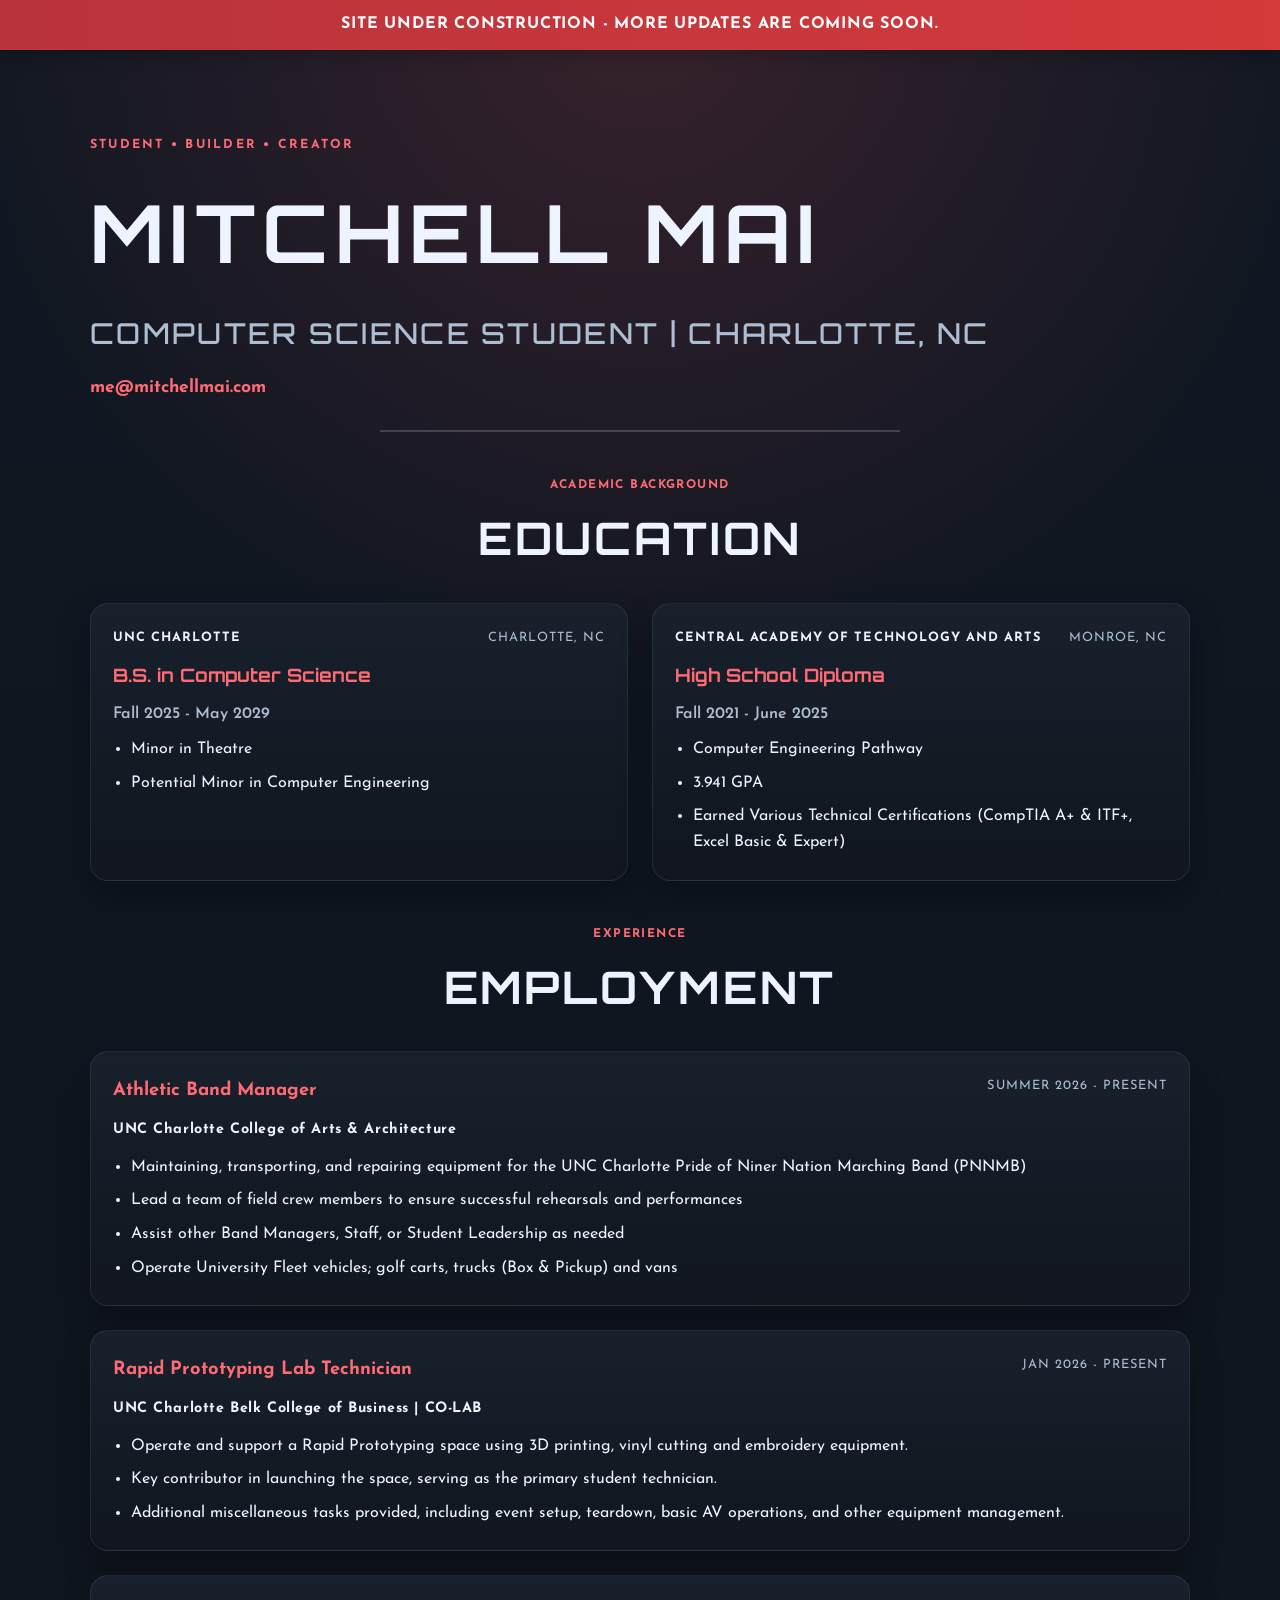
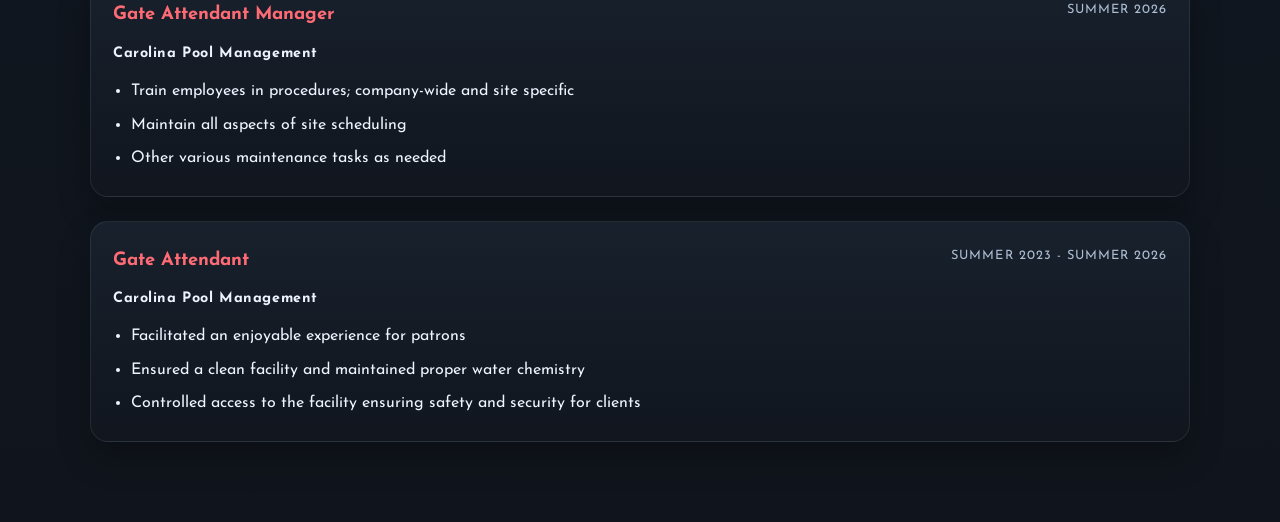
==== index.html @ 6279f7a3 "lots of updates: new styles and accurate details" ====
<!DOCTYPE html>
<html lang="en">
  <head>
    <meta charset="UTF-8" />
    <meta name="viewport" content="width=device-width, initial-scale=1.0" />
    <title>Mitchell Mai</title>
    <link rel="preconnect" href="https://fonts.googleapis.com" />
    <link rel="preconnect" href="https://fonts.gstatic.com" crossorigin />
    <link href="https://fonts.googleapis.com/css2?family=Josefin+Sans:wght@400;500;600;700&family=Orbitron:wght@400;500;600;700&display=swap" rel="stylesheet" />
    <link rel="stylesheet" href="styles.css" />
  </head>
  <body>
    <div class="construction-banner">
      <strong>Site under construction</strong> - more updates are coming soon.
    </div>

    <main class="container">
      <header class="title text-center">
        <p class="eyebrow">Student • Builder • Creator</p>
        <h1>Mitchell Mai</h1>
        <h2>Computer Science Student | Charlotte, NC</h2>
        <a href="mailto:me@mitchellmai.com">me@mitchellmai.com</a>
        <hr />
      </header>

      <section class="education-section" aria-labelledby="education-heading">
        <div class="section-heading">
          <span class="section-kicker">Academic Background</span>
          <h3 id="education-heading">Education</h3>
        </div>

        <div class="education-grid">
          <article class="education-card">
            <div class="education-meta">
              <span class="school">UNC Charlotte</span>
              <span class="location">Charlotte, NC</span>
            </div>
            <h4>B.S. in Computer Science</h4>
            <p class="date-range">Fall 2025 - May 2029</p>
            <ul>
              <li>Minor in Theatre</li>
              <li>Potential Minor in Computer Engineering</li>
            </ul>
          </article>

          <article class="education-card">
            <div class="education-meta">
              <span class="school">Central Academy of Technology and Arts</span>
              <span class="location">Monroe, NC</span>
            </div>
            <h4>High School Diploma</h4>
            <p class="date-range">Fall 2021 - June 2025</p>
            <ul>
              <li>Computer Engineering Pathway</li>
              <li>3.941 GPA</li>
              <li>Earned Various Technical Certifications (CompTIA A+ & ITF+, Excel Basic & Expert)</li>
            </ul>
          </article>
        </div>
      </section>

      <section class="employment-section" aria-labelledby="employment-heading">
        <div class="section-heading">
          <span class="section-kicker">Experience</span>
          <h3 id="employment-heading">Employment</h3>
        </div>

        <div class="employment-list">
          <article class="experience-card">
            <div class="experience-header">
              <div>
                <h4>Athletic Band Manager</h4>
                <p class="company-name">UNC Charlotte College of Arts & Architecture</p>
              </div>
              <span class="experience-date">Summer 2026 - Present</span>
            </div>
            <ul>
              <li>Maintaining, transporting, and repairing equipment for the UNC Charlotte Pride of Niner Nation Marching Band (PNNMB) </li>
              <li>Lead a team of field crew members to ensure successful rehearsals and performances </li>
              <li>Assist other Band Managers, Staff, or Student Leadership as needed </li>
              <li>Operate University Fleet vehicles; golf carts, trucks (Box & Pickup) and vans </li>
            </ul>
          </article>

          <article class="experience-card">
            <div class="experience-header">
              <div>
                <h4>Rapid Prototyping Lab Technician</h4>
                <p class="company-name">UNC Charlotte Belk College of Business | CO-LAB</p>
              </div>
              <span class="experience-date">Jan 2026 - Present</span>
            </div>
            <ul>
              <li>Operate and support a Rapid Prototyping space using 3D printing, vinyl cutting and embroidery equipment.  </li>
              <li>Key contributor in launching the space, serving as the primary student technician. </li>
              <li>Additional miscellaneous tasks provided, including event setup, teardown, basic AV operations, and other equipment management. </li>
            </ul>
          </article>

          
          <article class="experience-card">
            <div class="experience-header">
              <div>
                <h4>Gate Attendant Manager</h4>
                <p class="company-name">Carolina Pool Management</p>
              </div>
              <span class="experience-date">Summer 2026</span>
            </div>
            <ul>
              <li>Train employees in procedures; company-wide and site specific </li>
              <li>Maintain all aspects of site scheduling </li>
              <li>Other various maintenance tasks as needed </li>
            </ul>
          </article>
          <article class="experience-card">
            <div class="experience-header">
              <div>
                <h4>Gate Attendant</h4>
                <p class="company-name">Carolina Pool Management</p>
              </div>
              <span class="experience-date">Summer 2023 - Summer 2026</span>
            </div>
            <ul>
              <li>Facilitated an enjoyable experience for patrons </li>
              <li>Ensured a clean facility and maintained proper water chemistry </li>
              <li>Controlled access to the facility ensuring safety and security for clients </li>
            </ul>
          </article>
        </div>
      </section>
    </main>
  </body>
</html>
---- styles.css ----
:root {
  --bg: #10151d;
  --bg-soft: #18212d;
  --panel: rgba(24, 33, 45, 0.9);
  --panel-border: rgba(255, 255, 255, 0.08);
  --text: #edf3ff;
  --muted: #adbed3;
  --accent: #db4d57;
  --accent-strong: #ff6b74;
  --shadow: rgba(0, 0, 0, 0.28);
}

* {
  box-sizing: border-box;
}

html {
  scroll-behavior: smooth;
}

body {
  margin: 0;
  background:
    radial-gradient(circle at top, rgba(219, 77, 87, 0.2), transparent 32%),
    linear-gradient(180deg, #0f1722 0%, #10151d 100%);
  color: var(--text);
  font-family: 'Josefin Sans', sans-serif;
  line-height: 1.6;
}

img {
  max-width: 100%;
}

.construction-banner {
  position: sticky;
  top: 0;
  z-index: 1000;
  width: 100%;
  background: linear-gradient(90deg, #b9333d, #d43a3a);
  color: #fff;
  text-align: center;
  padding: 12px 16px;
  font-weight: 700;
  letter-spacing: 0.05em;
  text-transform: uppercase;
  box-shadow: 0 6px 18px rgba(0, 0, 0, 0.18);
}

.container {
  width: min(1100px, calc(100% - 32px));
  margin: 0 auto;
  padding: 56px 0 80px;
}

.title {
  margin-top: 30px;
  margin-bottom: 32px;
}

.eyebrow {
  margin: 0 0 12px;
  color: var(--accent-strong);
  text-transform: uppercase;
  font-size: 0.78rem;
  letter-spacing: 0.18em;
  font-weight: 700;
}

.title h1,
.title h2,
.section-heading h3,
.education-card h4 {
  font-family: 'Orbitron', sans-serif;
}

.title h1 {
  margin: 0;
  font-size: clamp(2.5rem, 7vw, 5rem);
  letter-spacing: 0.08em;
  text-transform: uppercase;
}

.title h2 {
  margin: 14px 0 18px;
  font-size: clamp(1.1rem, 2.5vw, 1.8rem);
  color: var(--muted);
  font-weight: 500;
  letter-spacing: 0.08em;
  text-transform: uppercase;
}

.title a {
  color: var(--accent-strong);
  text-decoration: none;
  font-size: 1.1rem;
  font-weight: 700;
  transition: color 0.2s ease, opacity 0.2s ease;
}

.title a:hover {
  color: #fff;
}

.title hr {
  width: min(520px, 75%);
  margin: 28px auto 0;
  border: 0;
  border-top: 2px solid rgba(255, 255, 255, 0.18);
}

.education-section,
.employment-section {
  margin-top: 40px;
}

.section-heading {
  text-align: center;
  margin-bottom: 28px;
}

.section-kicker {
  display: inline-block;
  margin-bottom: 8px;
  color: var(--accent-strong);
  text-transform: uppercase;
  font-size: 0.75rem;
  font-weight: 700;
  letter-spacing: 0.12em;
}

.section-heading h3 {
  margin: 0;
  font-size: clamp(1.8rem, 4vw, 2.8rem);
  letter-spacing: 0.06em;
  text-transform: uppercase;
}

.education-grid {
  display: grid;
  grid-template-columns: repeat(auto-fit, minmax(280px, 1fr));
  gap: 24px;
}

.education-card,
.experience-card {
  background: linear-gradient(180deg, rgba(24,33,45,0.98), rgba(17,22,31,0.98));
  border: 1px solid var(--panel-border);
  border-radius: 18px;
  padding: 24px 22px;
  box-shadow: 0 16px 32px var(--shadow);
}

.education-meta {
  display: flex;
  flex-wrap: wrap;
  justify-content: space-between;
  gap: 8px 16px;
  margin-bottom: 12px;
  color: var(--muted);
  font-size: 0.8rem;
  letter-spacing: 0.08em;
  text-transform: uppercase;
}

.school,
.company-name {
  color: var(--text);
  font-weight: 700;
}

.education-card h4,
.experience-card h4 {
  margin: 0 0 12px;
  font-size: 1.15rem;
  color: var(--accent-strong);
}

.education-card ul,
.experience-card ul {
  margin: 0;
  padding-left: 18px;
  color: var(--text);
}

.education-card li + li,
.experience-card li + li {
  margin-top: 8px;
}

.date-range {
  margin: 0 0 10px;
  color: var(--muted);
  font-weight: 600;
}

.employment-list {
  display: grid;
  gap: 24px;
}

.experience-header {
  display: flex;
  justify-content: space-between;
  align-items: flex-start;
  gap: 16px;
  margin-bottom: 14px;
}

.company-name {
  margin: 0;
  font-size: 0.9rem;
  letter-spacing: 0.04em;
}

.experience-date {
  white-space: nowrap;
  color: var(--muted);
  font-size: 0.8rem;
  letter-spacing: 0.08em;
  text-transform: uppercase;
}

@media (max-width: 640px) {
  .container {
    width: min(100% - 20px, 1100px);
    padding-top: 36px;
  }

  .title {
    margin-top: 12px;
  }

  .education-card,
  .experience-card {
    padding: 20px 18px;
  }

  .education-meta,
  .experience-header {
    flex-direction: column;
    align-items: flex-start;
  }

  .experience-date {
    white-space: normal;
  }
}
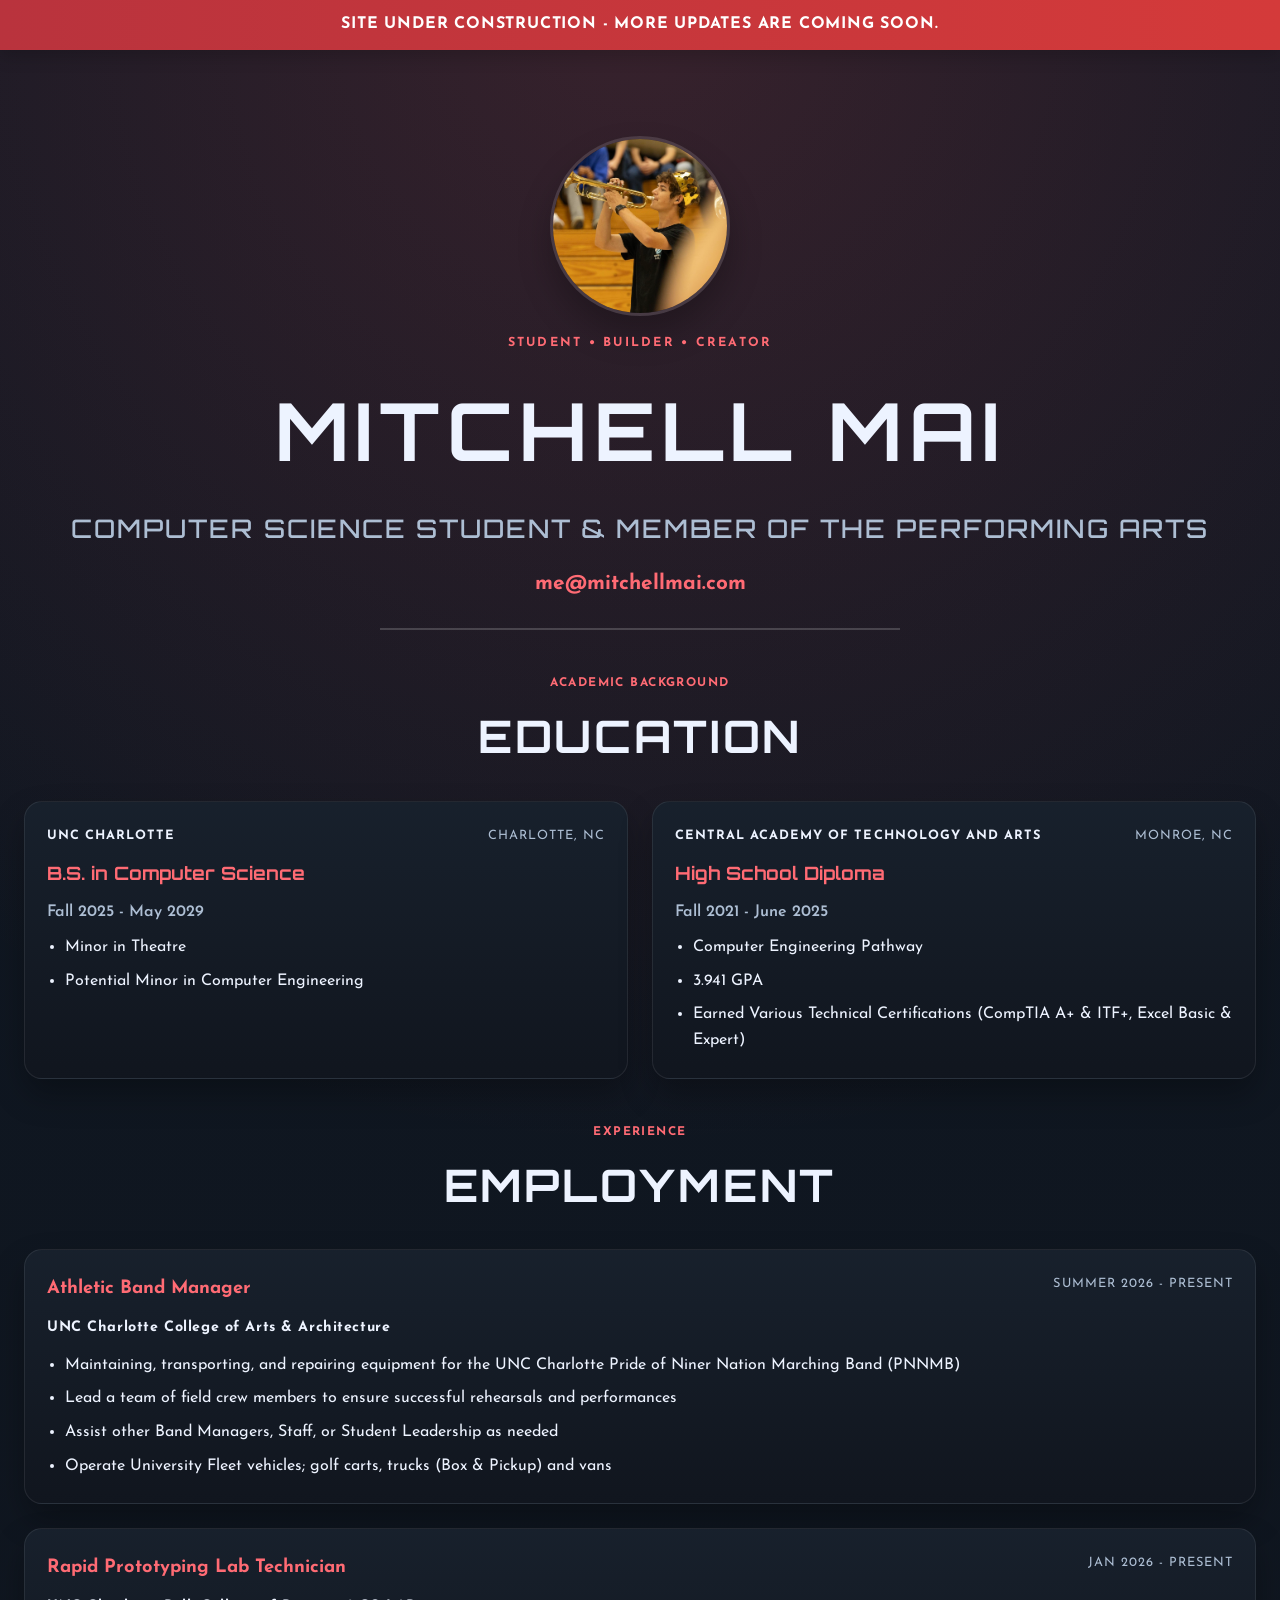
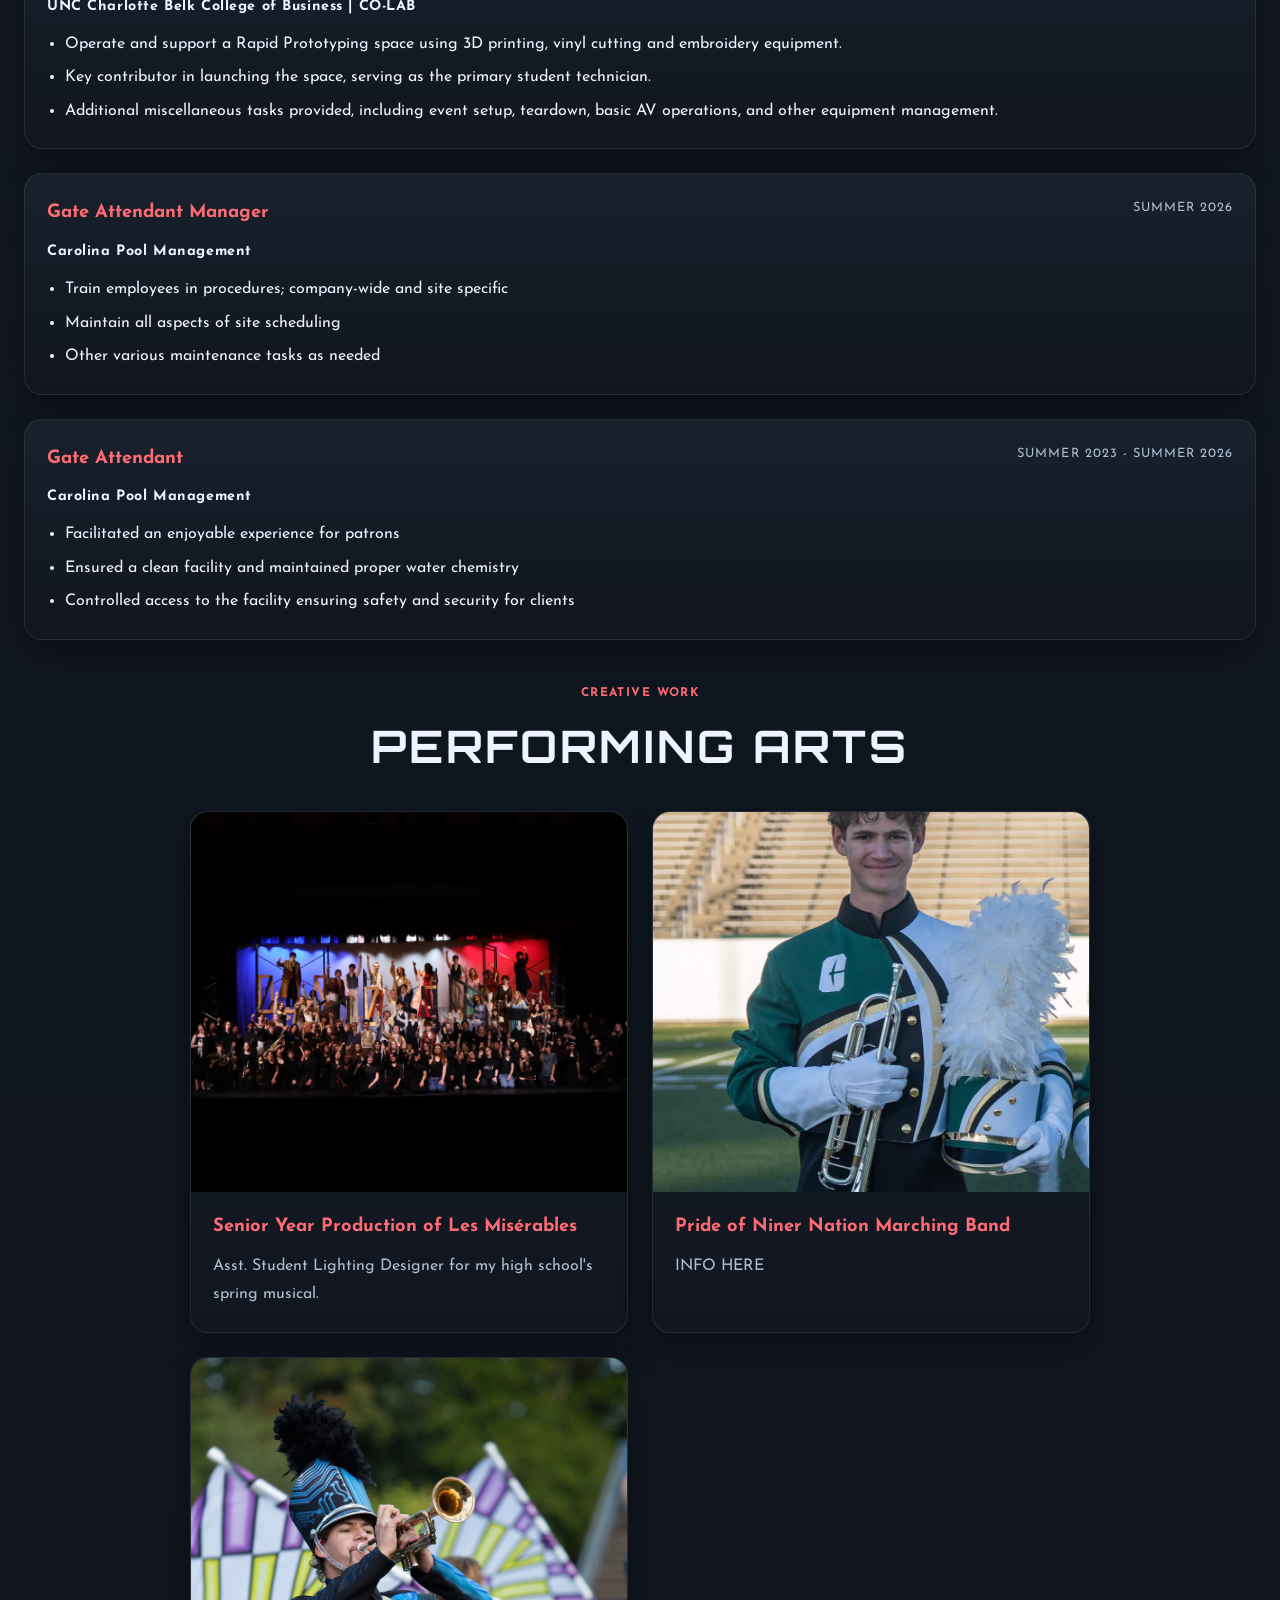
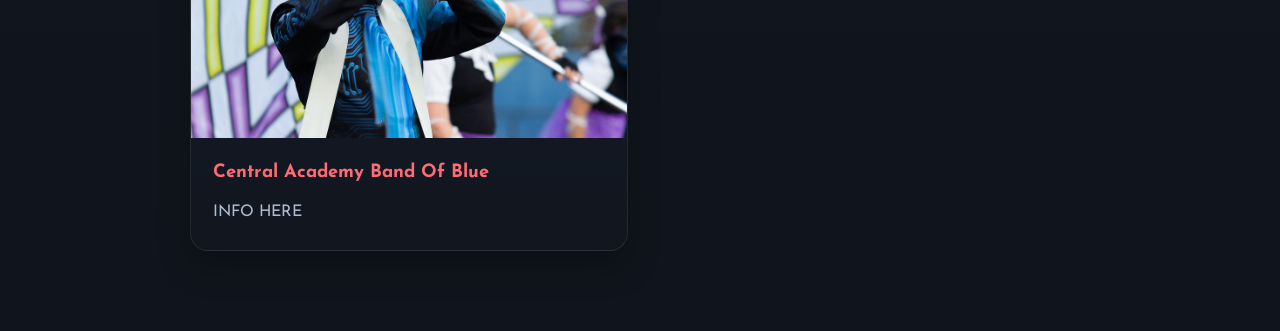
==== commit ec7a9f55: "add performing arts and images" ====
--- a/index.html
+++ b/index.html
@@ -17,9 +17,12 @@
 
     <main class="container">
       <header class="title text-center">
+        <div class="profile-photo-wrap">
+          <img src="images/trumpetpfp.jpg" alt="Mitchell Mai portrait" class="profile-photo" />
+        </div>
         <p class="eyebrow">Student • Builder • Creator</p>
         <h1>Mitchell Mai</h1>
-        <h2>Computer Science Student | Charlotte, NC</h2>
+        <h2>Computer Science Student & Member of the Performing Arts</h2>
         <a href="mailto:me@mitchellmai.com">me@mitchellmai.com</a>
         <hr />
       </header>
@@ -129,6 +132,38 @@
           </article>
         </div>
       </section>
+
+      <section class="arts-section" aria-labelledby="arts-heading">
+        <div class="section-heading">
+          <span class="section-kicker">Creative Work</span>
+          <h3 id="arts-heading">Performing Arts</h3>
+        </div>
+
+        <div class="arts-grid">
+          <article class="arts-card">
+            <img src="images/lesmis.JPG" alt="Les Misérables cast & crew" class="arts-image" />
+            <div class="arts-card-body">
+              <h4>Senior Year Production of Les Misérables</h4>
+              <p>Asst. Student Lighting Designer for my high school's spring musical.</p>
+            </div>
+          </article>
+
+          <article class="arts-card" zoom-out>
+            <img src="images/pnnmb.jpg" alt="marching band uniform photo" class="arts-image" />
+            <div class="arts-card-body">
+              <h4>Pride of Niner Nation Marching Band</h4>
+              <p>INFO HERE</p>
+            </div>
+          </article>
+          <article class="arts-card" zoom-out>
+            <img src="images/bob.jpg" alt="marching band uniform photo" class="arts-image" />
+            <div class="arts-card-body">
+              <h4>Central Academy Band Of Blue</h4>
+              <p>INFO HERE</p>
+            </div>
+          </article>
+        </div>
+      </section>
     </main>
   </body>
 </html>
--- a/styles.css
+++ b/styles.css
@@ -48,7 +48,7 @@
 }
 
 .container {
-  width: min(1100px, calc(100% - 32px));
+  width: min(1280px, calc(100% - 48px));
   margin: 0 auto;
   padding: 56px 0 80px;
 }
@@ -56,6 +56,22 @@
 .title {
   margin-top: 30px;
   margin-bottom: 32px;
+  text-align: center;
+}
+
+.profile-photo-wrap {
+  display: flex;
+  justify-content: center;
+  margin-bottom: 18px;
+}
+
+.profile-photo {
+  width: 180px;
+  height: 180px;
+  object-fit: cover;
+  border-radius: 50%;
+  border: 3px solid rgba(255, 255, 255, 0.12);
+  box-shadow: 0 18px 32px rgba(0, 0, 0, 0.25);
 }
 
 .eyebrow {
@@ -65,6 +81,7 @@
   font-size: 0.78rem;
   letter-spacing: 0.18em;
   font-weight: 700;
+  text-align: center;
 }
 
 .title h1,
@@ -79,23 +96,27 @@
   font-size: clamp(2.5rem, 7vw, 5rem);
   letter-spacing: 0.08em;
   text-transform: uppercase;
+  text-align: center;
 }
 
 .title h2 {
   margin: 14px 0 18px;
-  font-size: clamp(1.1rem, 2.5vw, 1.8rem);
+  font-size: clamp(1.0rem, 2.5vw, 1.6rem);
   color: var(--muted);
   font-weight: 500;
   letter-spacing: 0.08em;
   text-transform: uppercase;
+  text-align: center;
 }
 
 .title a {
   color: var(--accent-strong);
   text-decoration: none;
-  font-size: 1.1rem;
+  font-size: 1.3rem;
   font-weight: 700;
   transition: color 0.2s ease, opacity 0.2s ease;
+  display: inline-block;
+  text-align: center;
 }
 
 .title a:hover {
@@ -110,7 +131,8 @@
 }
 
 .education-section,
-.employment-section {
+.employment-section,
+.arts-section {
   margin-top: 40px;
 }
 
@@ -138,12 +160,13 @@
 
 .education-grid {
   display: grid;
-  grid-template-columns: repeat(auto-fit, minmax(280px, 1fr));
+  grid-template-columns: repeat(auto-fit, minmax(360px, 1fr));
   gap: 24px;
 }
 
 .education-card,
-.experience-card {
+.experience-card,
+.arts-card {
   background: linear-gradient(180deg, rgba(24,33,45,0.98), rgba(17,22,31,0.98));
   border: 1px solid var(--panel-border);
   border-radius: 18px;
@@ -170,7 +193,8 @@
 }
 
 .education-card h4,
-.experience-card h4 {
+.experience-card h4,
+.arts-card h4 {
   margin: 0 0 12px;
   font-size: 1.15rem;
   color: var(--accent-strong);
@@ -197,6 +221,43 @@
 .employment-list {
   display: grid;
   gap: 24px;
+  grid-template-columns: 1fr;
+}
+
+.arts-grid {
+  display: grid;
+  grid-template-columns: repeat(auto-fit, minmax(320px, 1fr));
+  gap: 24px;
+  max-width: 900px;
+  margin: 0 auto;
+}
+
+.arts-card {
+  overflow: hidden;
+  padding: 0;
+  min-height: 480px;
+}
+
+.arts-image {
+  display: block;
+  width: 100%;
+  height: 380px;
+  object-fit: cover;
+}
+
+.arts-card.zoom-out .arts-image {
+  transform: scale(.7);
+  transform-origin: center;
+}
+
+.arts-card-body {
+  padding: 20px 22px 24px;
+}
+
+.arts-card p {
+  margin: 0;
+  color: var(--muted);
+  line-height: 1.7;
 }
 
 .experience-header {
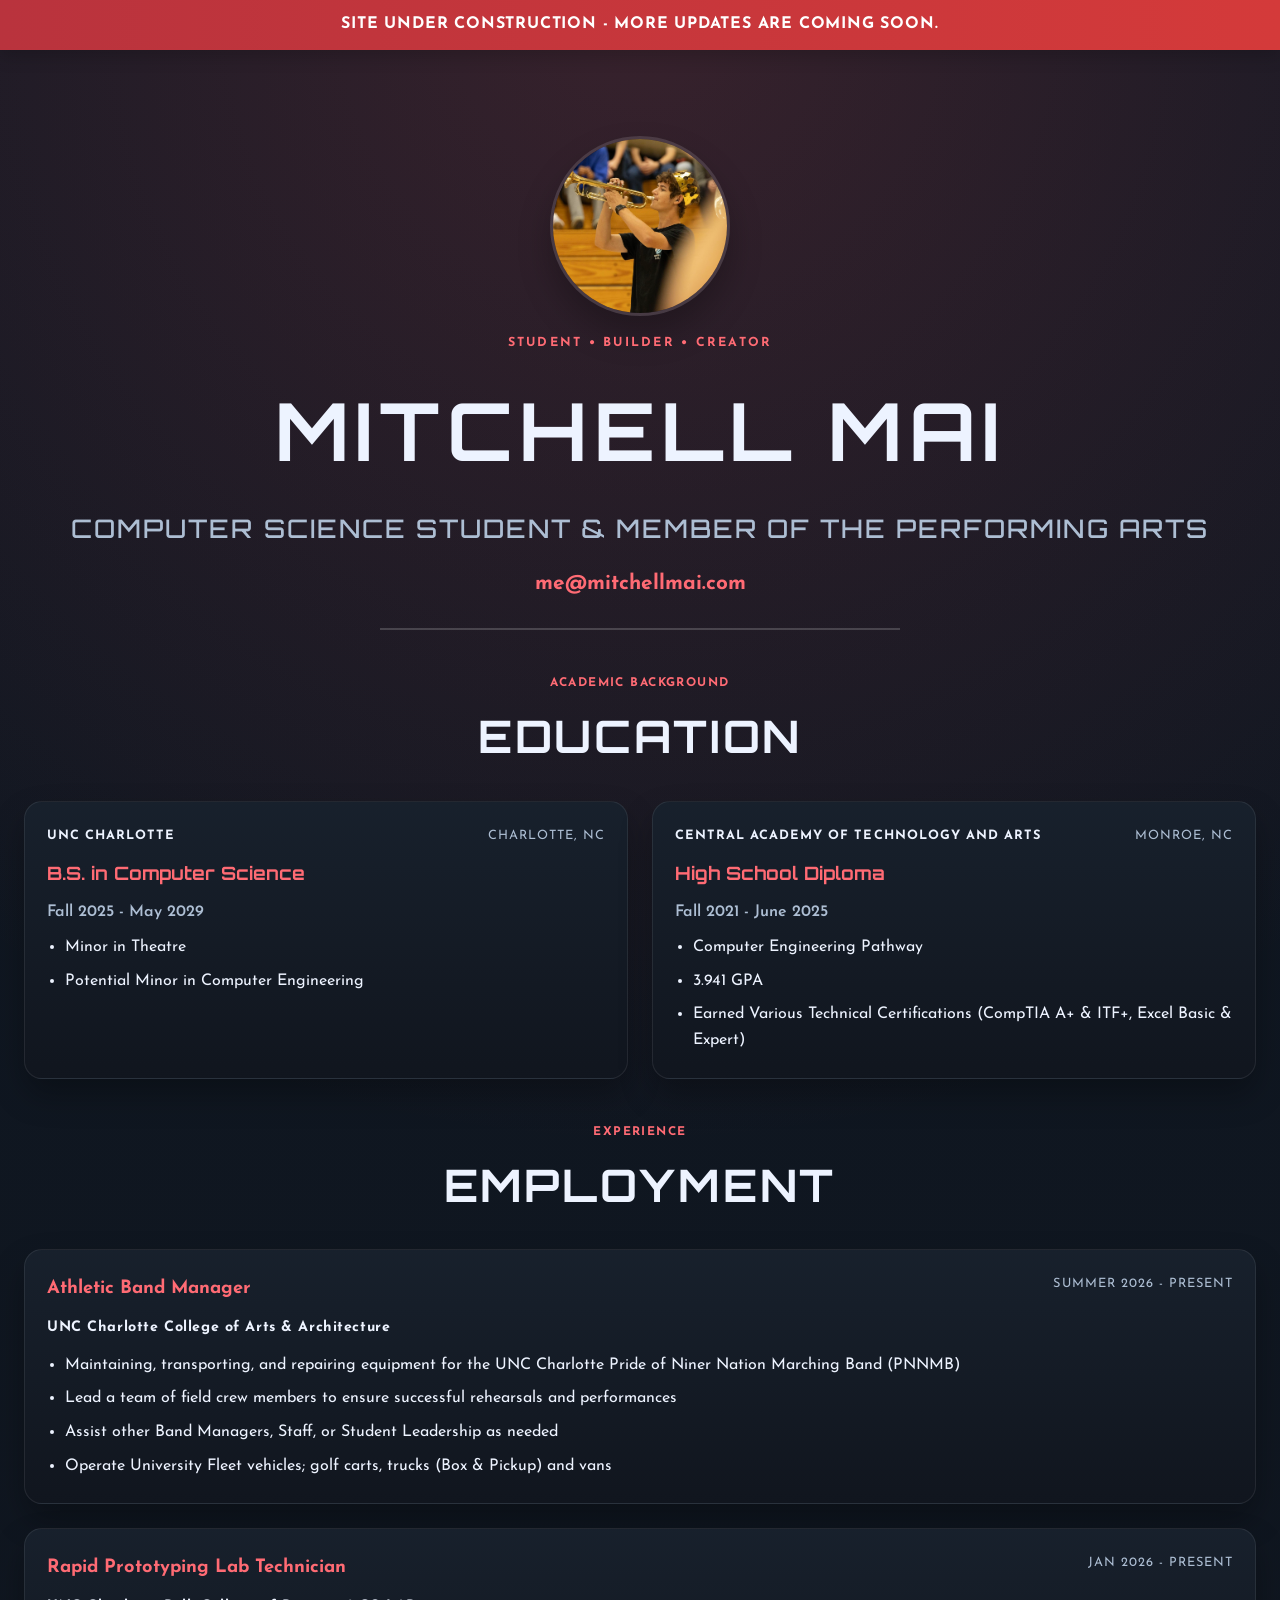
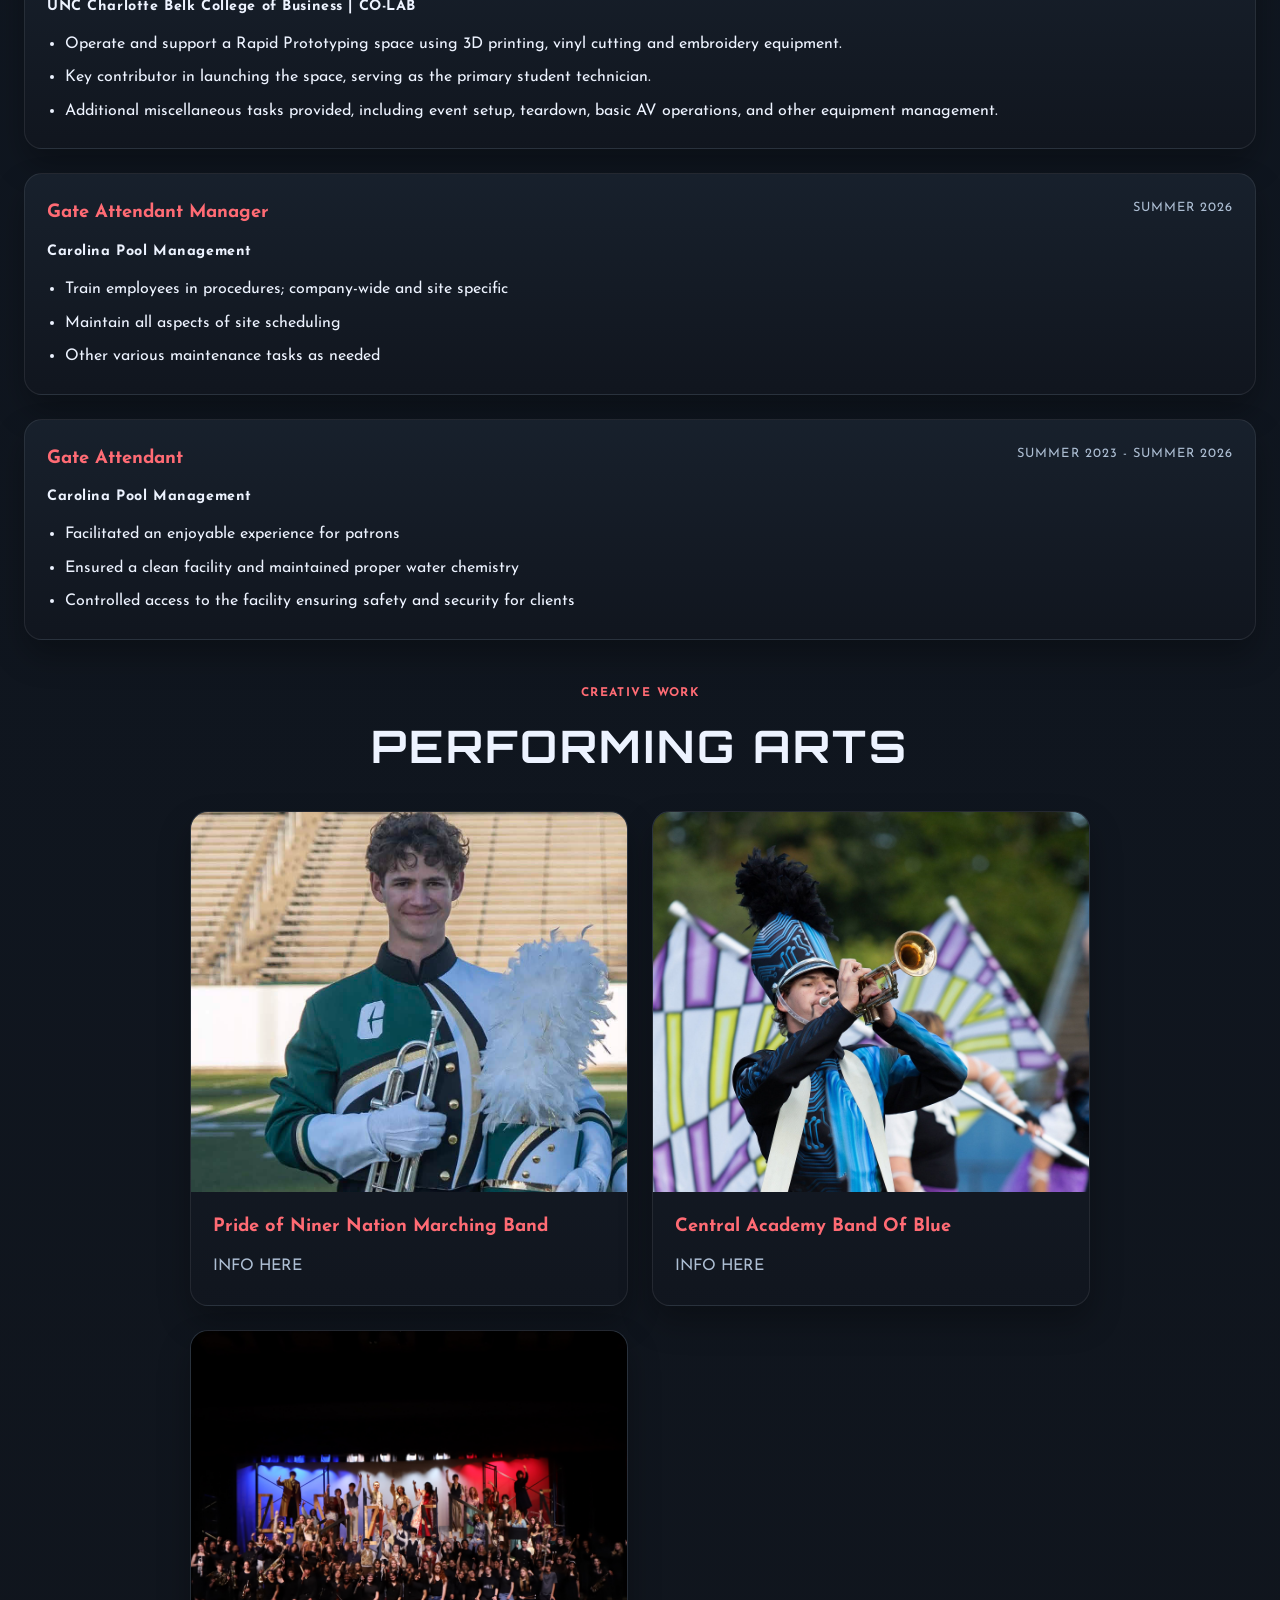
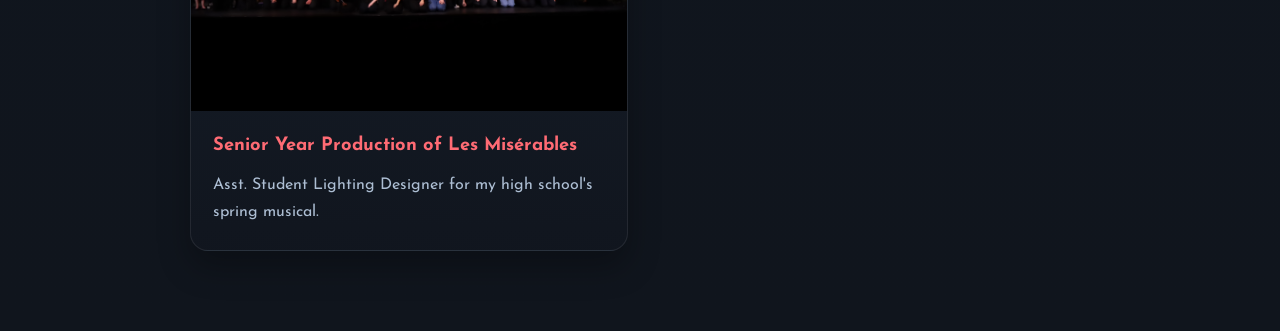
==== commit 106fdefa: "rearrange perf cards" ====
--- a/index.html
+++ b/index.html
@@ -140,13 +140,7 @@
         </div>
 
         <div class="arts-grid">
-          <article class="arts-card">
-            <img src="images/lesmis.JPG" alt="Les Misérables cast & crew" class="arts-image" />
-            <div class="arts-card-body">
-              <h4>Senior Year Production of Les Misérables</h4>
-              <p>Asst. Student Lighting Designer for my high school's spring musical.</p>
-            </div>
-          </article>
+          
 
           <article class="arts-card" zoom-out>
             <img src="images/pnnmb.jpg" alt="marching band uniform photo" class="arts-image" />
@@ -162,6 +156,13 @@
               <p>INFO HERE</p>
             </div>
           </article>
+          <article class="arts-card">
+            <img src="images/lesmis.JPG" alt="Les Misérables cast & crew" class="arts-image" />
+            <div class="arts-card-body">
+              <h4>Senior Year Production of Les Misérables</h4>
+              <p>Asst. Student Lighting Designer for my high school's spring musical.</p>
+            </div>
+          </article>
         </div>
       </section>
     </main>
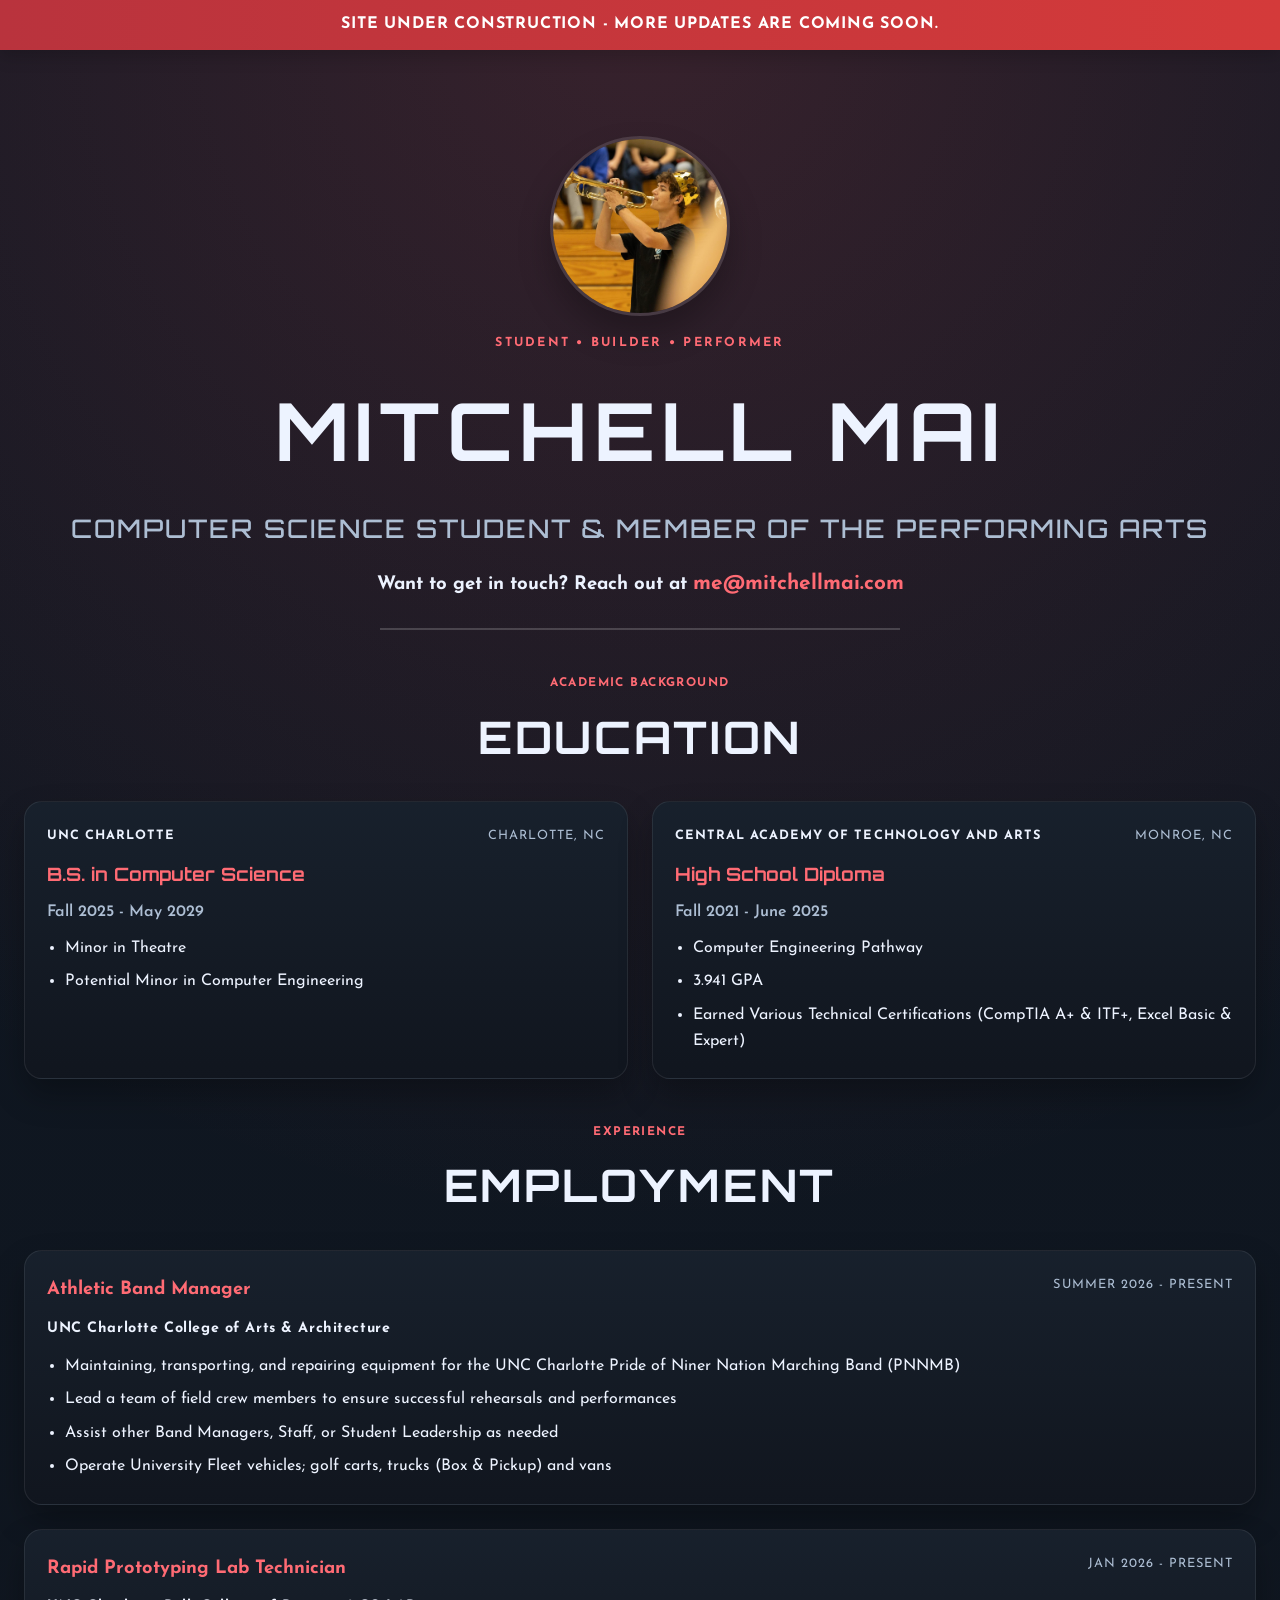
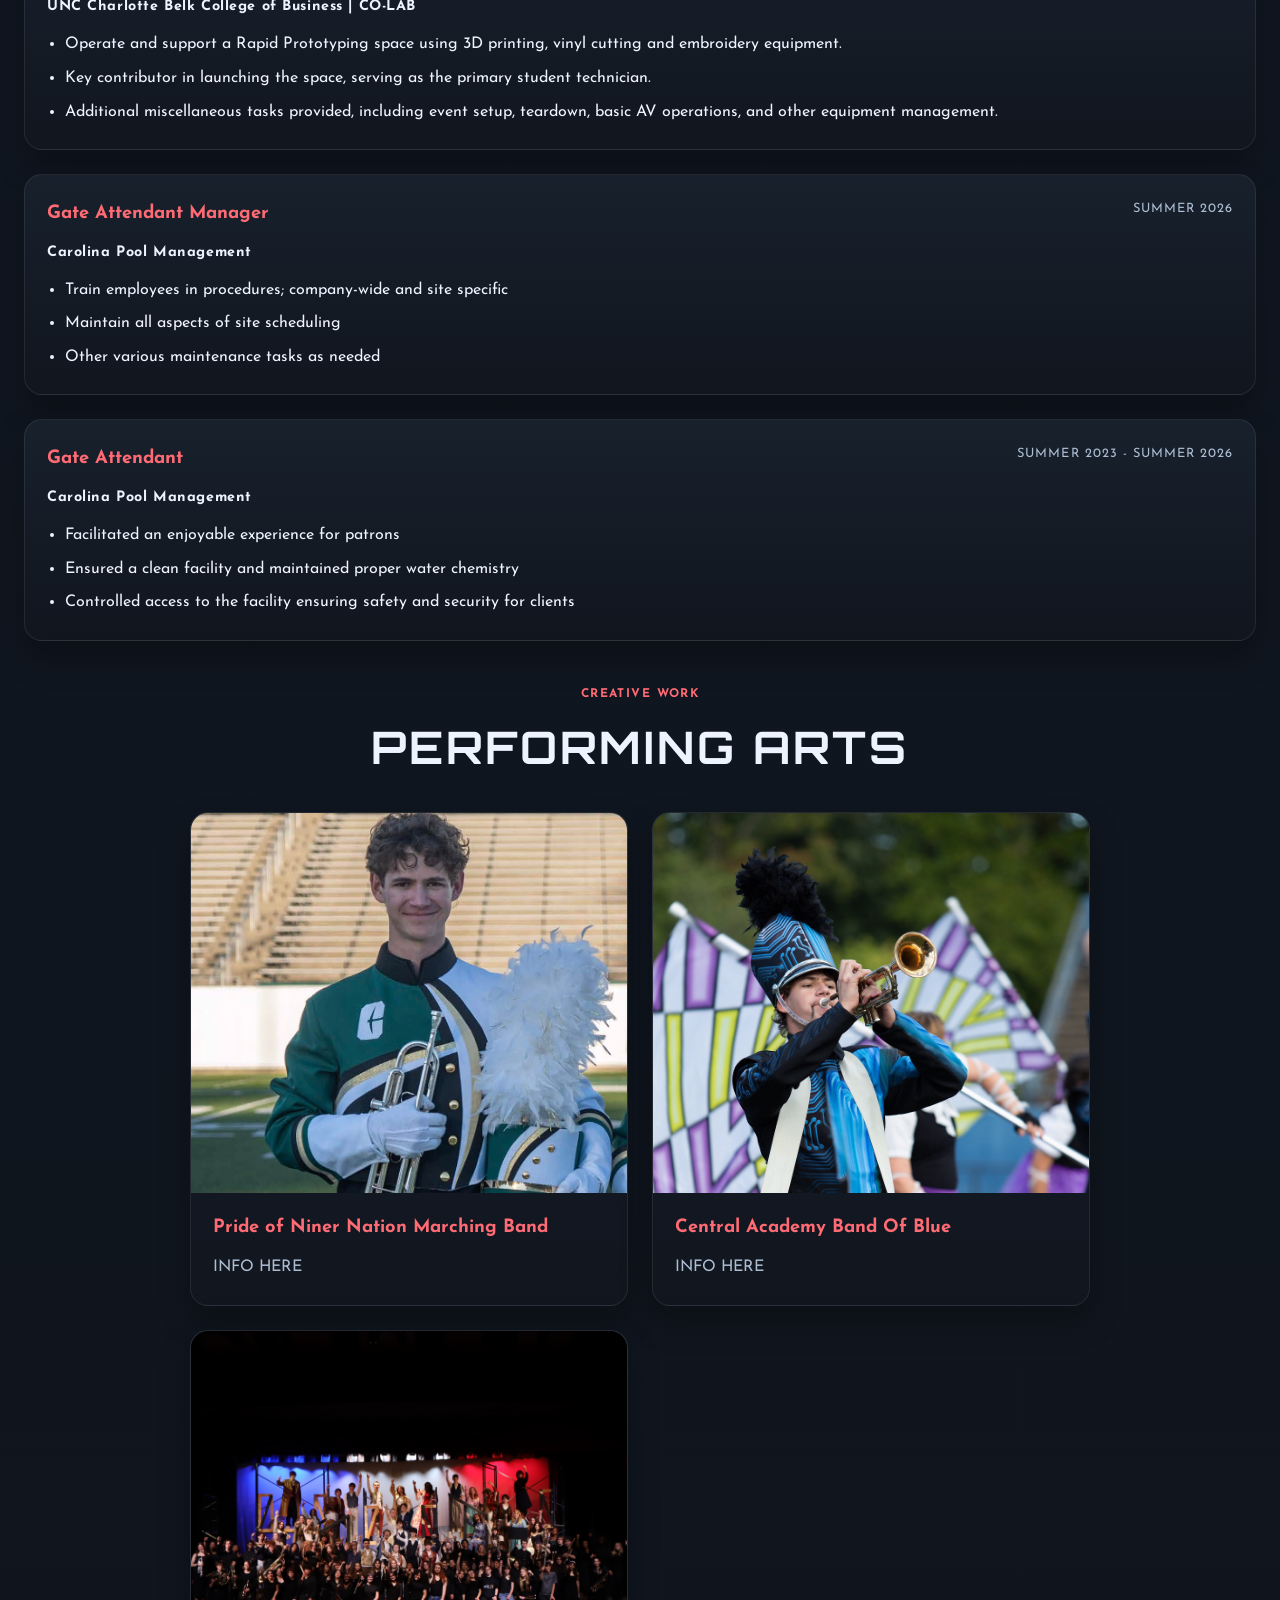
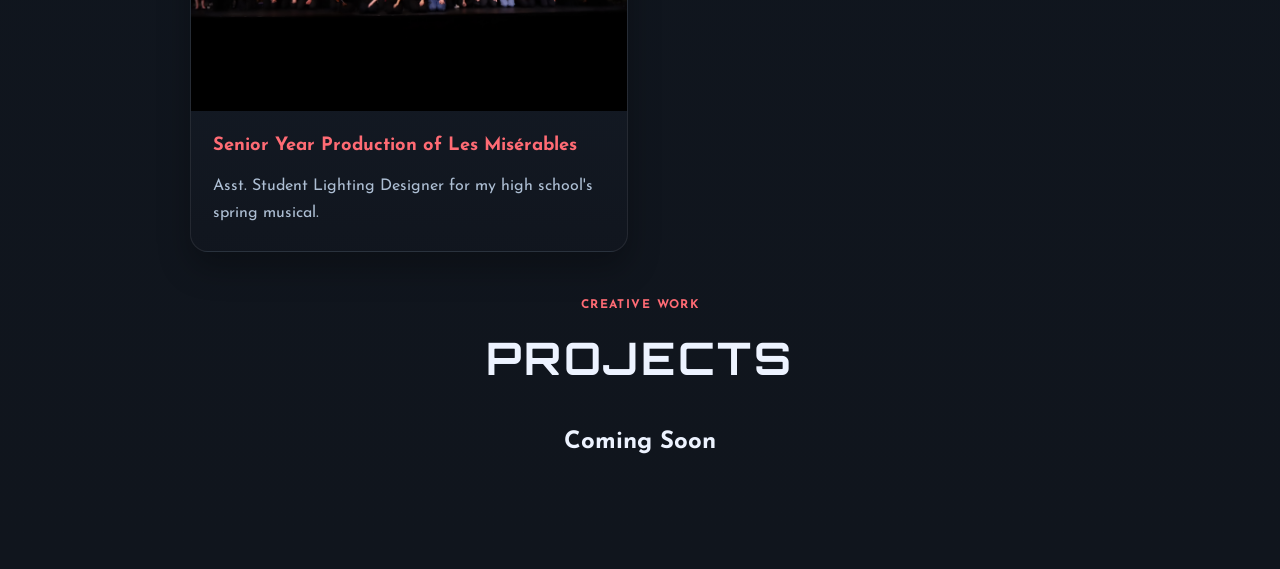
==== commit 94c7ecec: "prepare projects section" ====
--- a/index.html
+++ b/index.html
@@ -20,10 +20,10 @@
         <div class="profile-photo-wrap">
           <img src="images/trumpetpfp.jpg" alt="Mitchell Mai portrait" class="profile-photo" />
         </div>
-        <p class="eyebrow">Student • Builder • Creator</p>
+        <p class="eyebrow">Student • Builder • Performer</p>
         <h1>Mitchell Mai</h1>
         <h2>Computer Science Student & Member of the Performing Arts</h2>
-        <a href="mailto:me@mitchellmai.com">me@mitchellmai.com</a>
+        <h3>Want to get in touch? Reach out at <a href="mailto:me@mitchellmai.com">me@mitchellmai.com</a></h3>
         <hr />
       </header>
 
@@ -165,6 +165,39 @@
           </article>
         </div>
       </section>
+
+      <section class="projects-section" aria-labelledby="projects-heading">
+        <div class="section-heading">
+          <span class="section-kicker">Creative Work</span>
+          <h3 id="projects-heading">Projects</h3>
+        </div>
+        <h2 class="section-heading">Coming Soon</h3>
+        <!-- <div class="projects-grid">
+          
+
+          <article class="projects-card" zoom-out>
+            <img src="images/PROJ1.jpg" alt="project 1" class="projects-image" />
+            <div class="projects-card-body">
+              <h4>Project 1</h4>
+              <p>INFO HERE</p>
+            </div>
+          </article>
+          <article class="projects-card" zoom-out>
+            <img src="images/PROJ2.jpg" alt="project 2" class="projects-image" />
+            <div class="projects-card-body">
+              <h4>Project 2</h4>
+              <p>INFO HERE</p>
+            </div>
+          </article>
+          <article class="projects-card">
+            <img src="images/PROj3.JPG" alt="project 3" class="projects-image" />
+            <div class="projects-card-body">
+              <h4>Project 3</h4>
+              <p>INFO HERE</p>
+            </div>
+          </article>
+        </div> -->
+      </section>
     </main>
   </body>
 </html>
--- a/styles.css
+++ b/styles.css
@@ -135,6 +135,9 @@
 .arts-section {
   margin-top: 40px;
 }
+.projects-section {
+  margin-top: 40px;
+}
 
 .section-heading {
   text-align: center;
@@ -282,6 +285,42 @@
   text-transform: uppercase;
 }
 
+.projects-grid {
+  display: grid;
+  grid-template-columns: repeat(auto-fit, minmax(320px, 1fr));
+  gap: 24px;
+  max-width: 900px;
+  margin: 0 auto;
+}
+
+.projects-card {
+  overflow: hidden;
+  padding: 0;
+  min-height: 480px;
+}
+
+.projects-image {
+  display: block;
+  width: 100%;
+  height: 380px;
+  object-fit: cover;
+}
+
+.projects-card.zoom-out .projects-image {
+  transform: scale(.7);
+  transform-origin: center;
+}
+
+.projects-card-body {
+  padding: 20px 22px 24px;
+}
+
+.projects-card p {
+  margin: 0;
+  color: var(--muted);
+  line-height: 1.7;
+}
+
 @media (max-width: 640px) {
   .container {
     width: min(100% - 20px, 1100px);
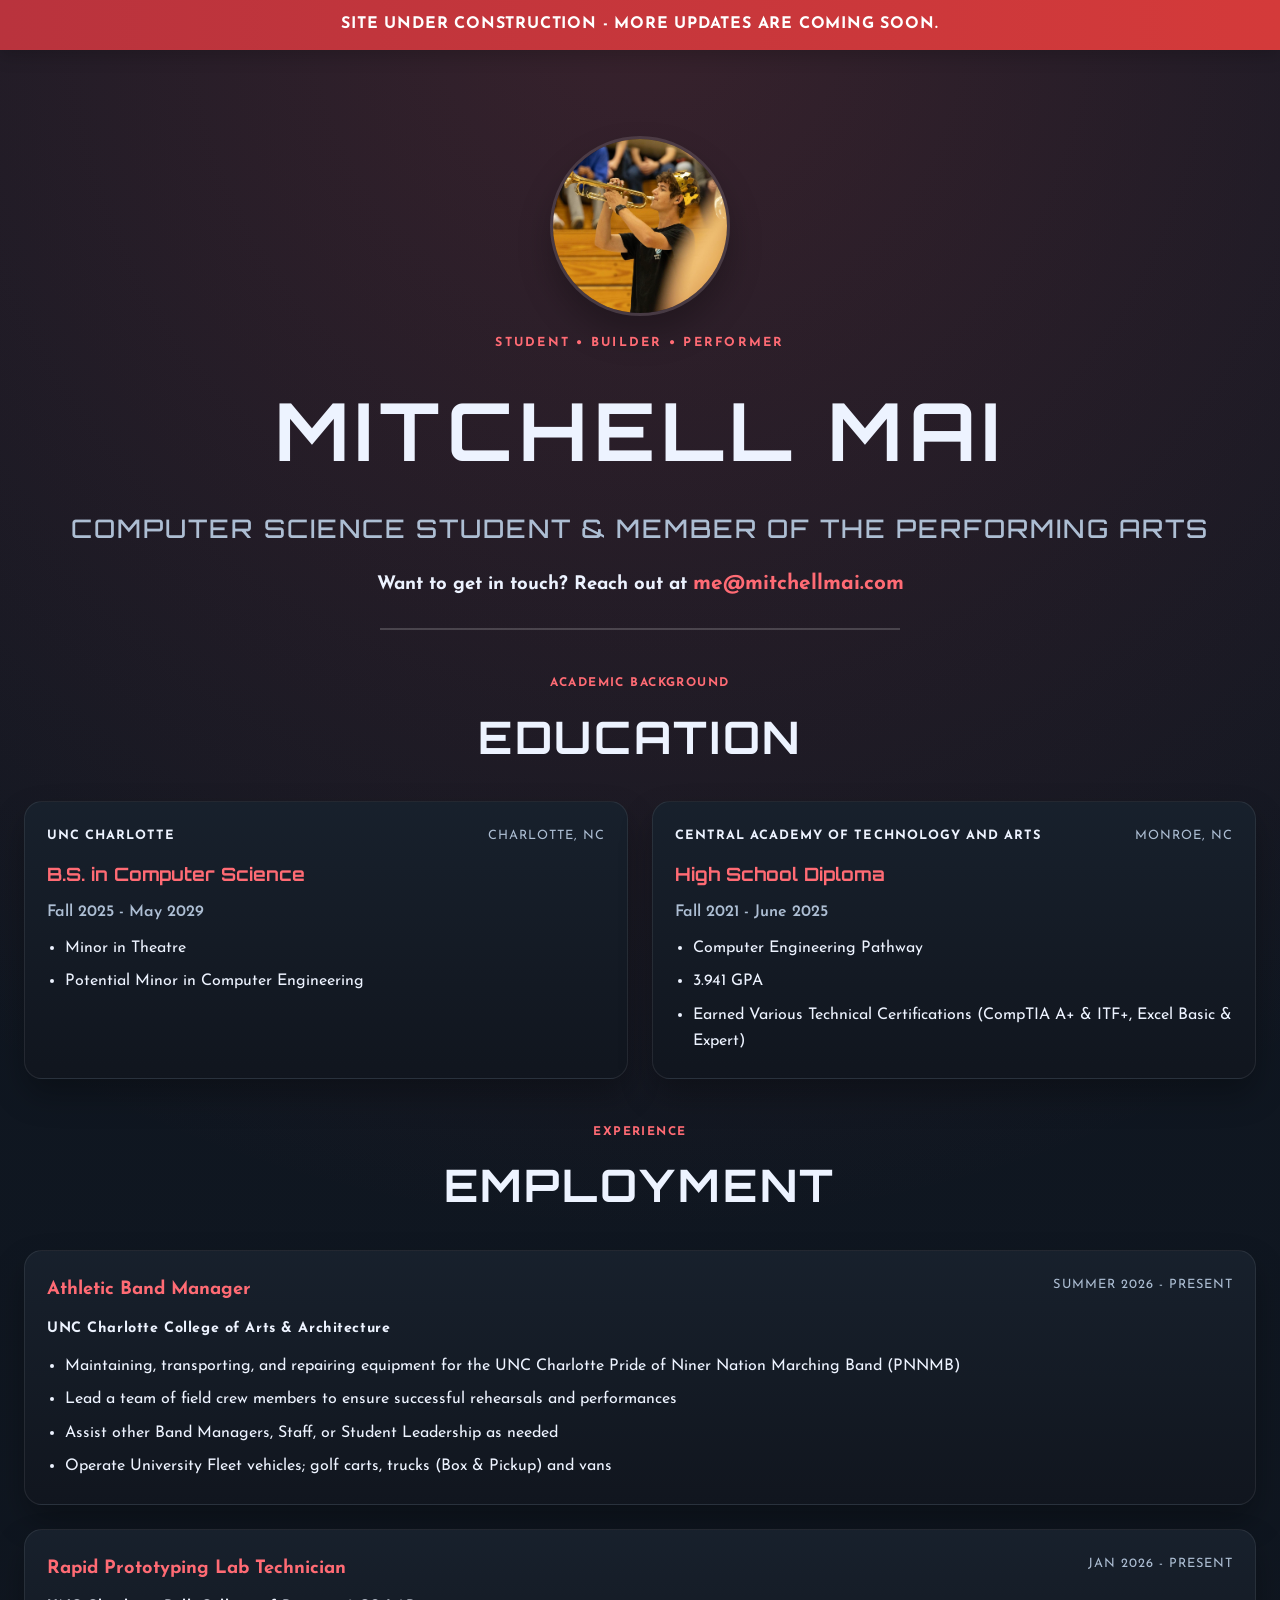
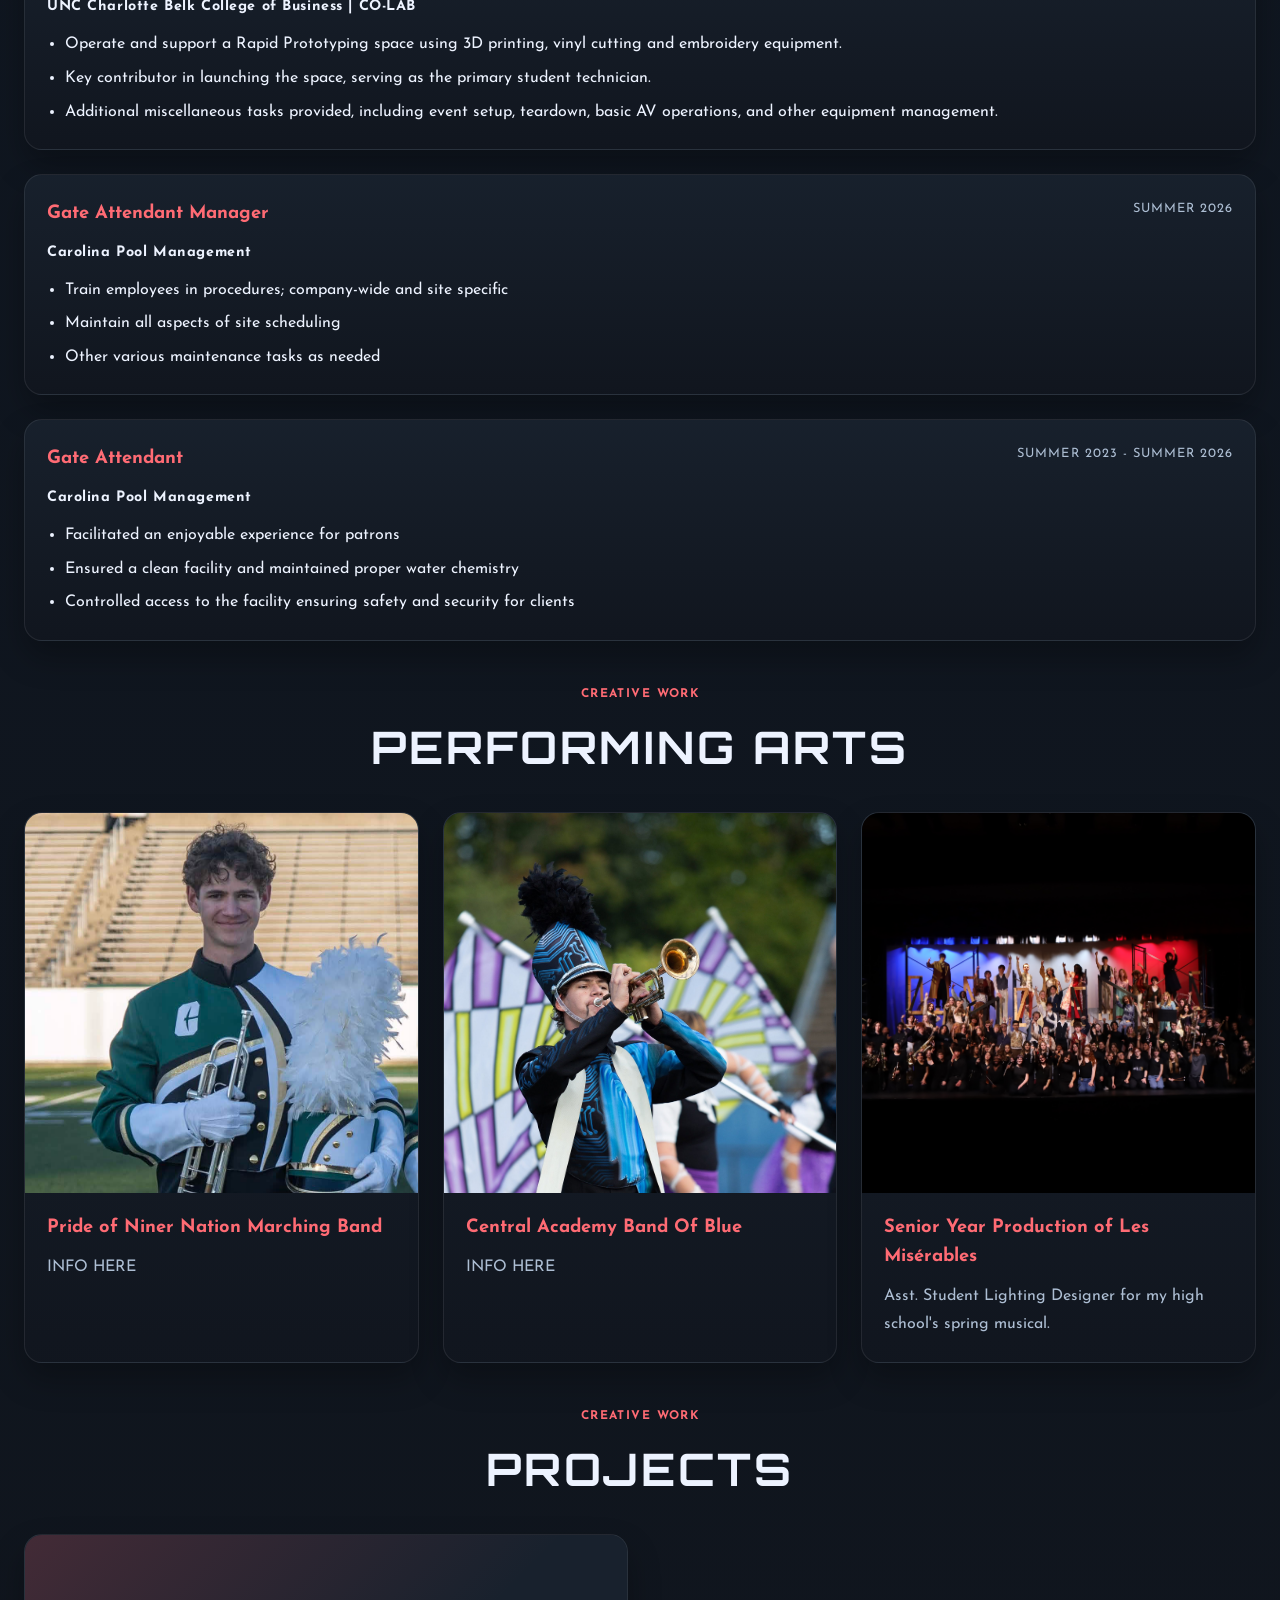
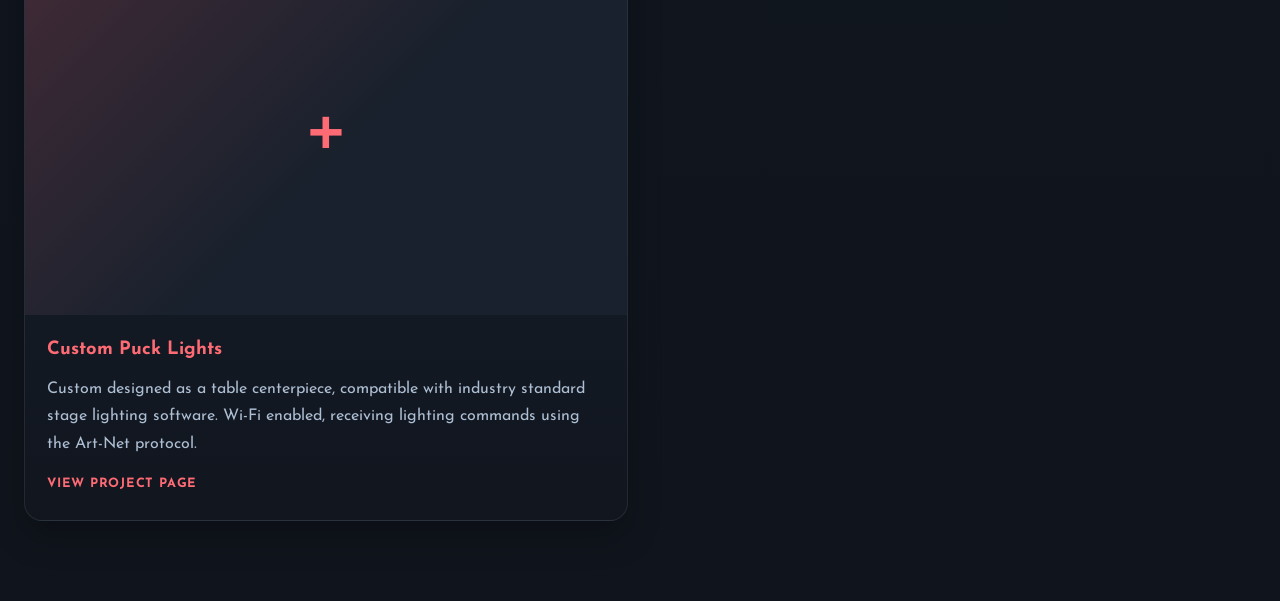
==== commit 4d33ea9c: "restructure projects, and implement project specific pages. Add first project" ====
--- a/index.html
+++ b/index.html
@@ -171,32 +171,25 @@
           <span class="section-kicker">Creative Work</span>
           <h3 id="projects-heading">Projects</h3>
         </div>
-        <h2 class="section-heading">Coming Soon</h3>
-        <!-- <div class="projects-grid">
-          
-
-          <article class="projects-card" zoom-out>
-            <img src="images/PROJ1.jpg" alt="project 1" class="projects-image" />
+        <div class="projects-grid">
+          <!-- <a class="projects-card project-link" href="projects/project-template.html">
+            <div class="projects-card-placeholder" aria-hidden="true">+</div>
             <div class="projects-card-body">
-              <h4>Project 1</h4>
-              <p>INFO HERE</p>
+              <h4>Project Details Template</h4>
+              <p>A reusable page for documenting a project in more depth.</p>
+              <span class="project-link-label">View project page</span>
             </div>
-          </article>
-          <article class="projects-card" zoom-out>
-            <img src="images/PROJ2.jpg" alt="project 2" class="projects-image" />
+          </a>
+           -->
+          <a class="projects-card project-link" href="projects/pucklight.html">
+            <div class="projects-card-placeholder" aria-hidden="true">+</div>
             <div class="projects-card-body">
-              <h4>Project 2</h4>
-              <p>INFO HERE</p>
+              <h4>Custom Puck Lights</h4>
+              <p>Custom designed as a table centerpiece, compatible with industry standard stage lighting software. Wi-Fi enabled, receiving lighting commands using the Art-Net protocol.</p>
+              <span class="project-link-label">View project page</span>
             </div>
-          </article>
-          <article class="projects-card">
-            <img src="images/PROj3.JPG" alt="project 3" class="projects-image" />
-            <div class="projects-card-body">
-              <h4>Project 3</h4>
-              <p>INFO HERE</p>
-            </div>
-          </article>
-        </div> -->
+          </a>
+        </div>
       </section>
     </main>
   </body>
--- a/styles.css
+++ b/styles.css
@@ -169,7 +169,8 @@
 
 .education-card,
 .experience-card,
-.arts-card {
+.arts-card,
+.projects-card {
   background: linear-gradient(180deg, rgba(24,33,45,0.98), rgba(17,22,31,0.98));
   border: 1px solid var(--panel-border);
   border-radius: 18px;
@@ -197,7 +198,8 @@
 
 .education-card h4,
 .experience-card h4,
-.arts-card h4 {
+.arts-card h4,
+.projects-card h4 {
   margin: 0 0 12px;
   font-size: 1.15rem;
   color: var(--accent-strong);
@@ -231,7 +233,7 @@
   display: grid;
   grid-template-columns: repeat(auto-fit, minmax(320px, 1fr));
   gap: 24px;
-  max-width: 900px;
+  max-width: 1350px;
   margin: 0 auto;
 }
 
@@ -287,9 +289,9 @@
 
 .projects-grid {
   display: grid;
-  grid-template-columns: repeat(auto-fit, minmax(320px, 1fr));
+  grid-template-columns: repeat(2, minmax(0, 1fr));
   gap: 24px;
-  max-width: 900px;
+  max-width: 1350px;
   margin: 0 auto;
 }
 
@@ -297,6 +299,32 @@
   overflow: hidden;
   padding: 0;
   min-height: 480px;
+}
+
+.project-link {
+  display: block;
+  color: inherit;
+  text-decoration: none;
+  transition: transform 0.2s ease, border-color 0.2s ease;
+}
+
+.project-link:hover,
+.project-link:focus-visible {
+  transform: translateY(-6px);
+  border-color: var(--accent-strong);
+}
+
+.projects-card-placeholder {
+  display: grid;
+  place-items: center;
+  height: 380px;
+  background:
+    linear-gradient(135deg, rgba(219, 77, 87, 0.22), transparent 55%),
+    var(--bg-soft);
+  color: var(--accent-strong);
+  font-family: 'Orbitron', sans-serif;
+  font-size: 5rem;
+  font-weight: 400;
 }
 
 .projects-image {
@@ -321,6 +349,129 @@
   line-height: 1.7;
 }
 
+.project-link-label {
+  display: inline-block;
+  margin-top: 16px;
+  color: var(--accent-strong);
+  font-weight: 700;
+  letter-spacing: 0.06em;
+  text-transform: uppercase;
+  font-size: 0.8rem;
+}
+
+.project-page {
+  max-width: 1060px;
+}
+
+.back-link {
+  display: inline-block;
+  color: var(--accent-strong);
+  font-weight: 700;
+  text-decoration: none;
+  transition: color 0.2s ease;
+}
+
+.back-link:hover,
+.back-link:focus-visible {
+  color: var(--text);
+}
+
+.project-hero {
+  padding: 72px 0 48px;
+  text-align: center;
+}
+
+.project-hero h1 {
+  margin: 0;
+  font-family: 'Orbitron', sans-serif;
+  font-size: clamp(2.2rem, 6vw, 4.5rem);
+  letter-spacing: 0.06em;
+  text-transform: uppercase;
+}
+
+.project-summary {
+  max-width: 680px;
+  margin: 20px auto 28px;
+  color: var(--muted);
+  font-size: 1.15rem;
+}
+
+.project-meta {
+  display: flex;
+  flex-wrap: wrap;
+  justify-content: center;
+  gap: 10px 24px;
+  color: var(--muted);
+  font-size: 0.85rem;
+  letter-spacing: 0.04em;
+}
+
+.project-meta strong {
+  color: var(--text);
+}
+
+.project-content {
+  display: grid;
+  gap: 28px;
+}
+
+.project-feature,
+.project-section {
+  background: linear-gradient(180deg, rgba(24,33,45,0.98), rgba(17,22,31,0.98));
+  border: 1px solid var(--panel-border);
+  border-radius: 18px;
+  box-shadow: 0 16px 32px var(--shadow);
+}
+
+.project-feature-placeholder {
+  display: grid;
+  min-height: 360px;
+  place-items: center;
+  padding: 24px;
+  background:
+    linear-gradient(135deg, rgba(219, 77, 87, 0.22), transparent 55%),
+    var(--bg-soft);
+  border-radius: 18px;
+  color: var(--muted);
+  font-size: 1.1rem;
+  letter-spacing: 0.08em;
+  text-align: center;
+  text-transform: uppercase;
+}
+
+.project-section {
+  padding: 28px;
+}
+
+.project-section h2 {
+  margin: 0 0 12px;
+  color: var(--accent-strong);
+  font-family: 'Orbitron', sans-serif;
+  font-size: 1.35rem;
+  letter-spacing: 0.05em;
+  text-transform: uppercase;
+}
+
+.project-section p,
+.project-section ul {
+  margin: 0;
+}
+
+.project-section p,
+.project-section li {
+  color: var(--muted);
+}
+
+.project-section li + li {
+  margin-top: 8px;
+}
+
+.project-two-column {
+  display: grid;
+  grid-template-columns: repeat(2, minmax(0, 1fr));
+  gap: 28px;
+}
+
 @media (max-width: 640px) {
   .container {
     width: min(100% - 20px, 1100px);
@@ -345,4 +496,20 @@
   .experience-date {
     white-space: normal;
   }
+
+  .projects-grid {
+    grid-template-columns: 1fr;
+  }
+
+  .project-hero {
+    padding: 52px 0 36px;
+  }
+
+  .project-section {
+    padding: 22px 18px;
+  }
+
+  .project-two-column {
+    grid-template-columns: 1fr;
+  }
 }
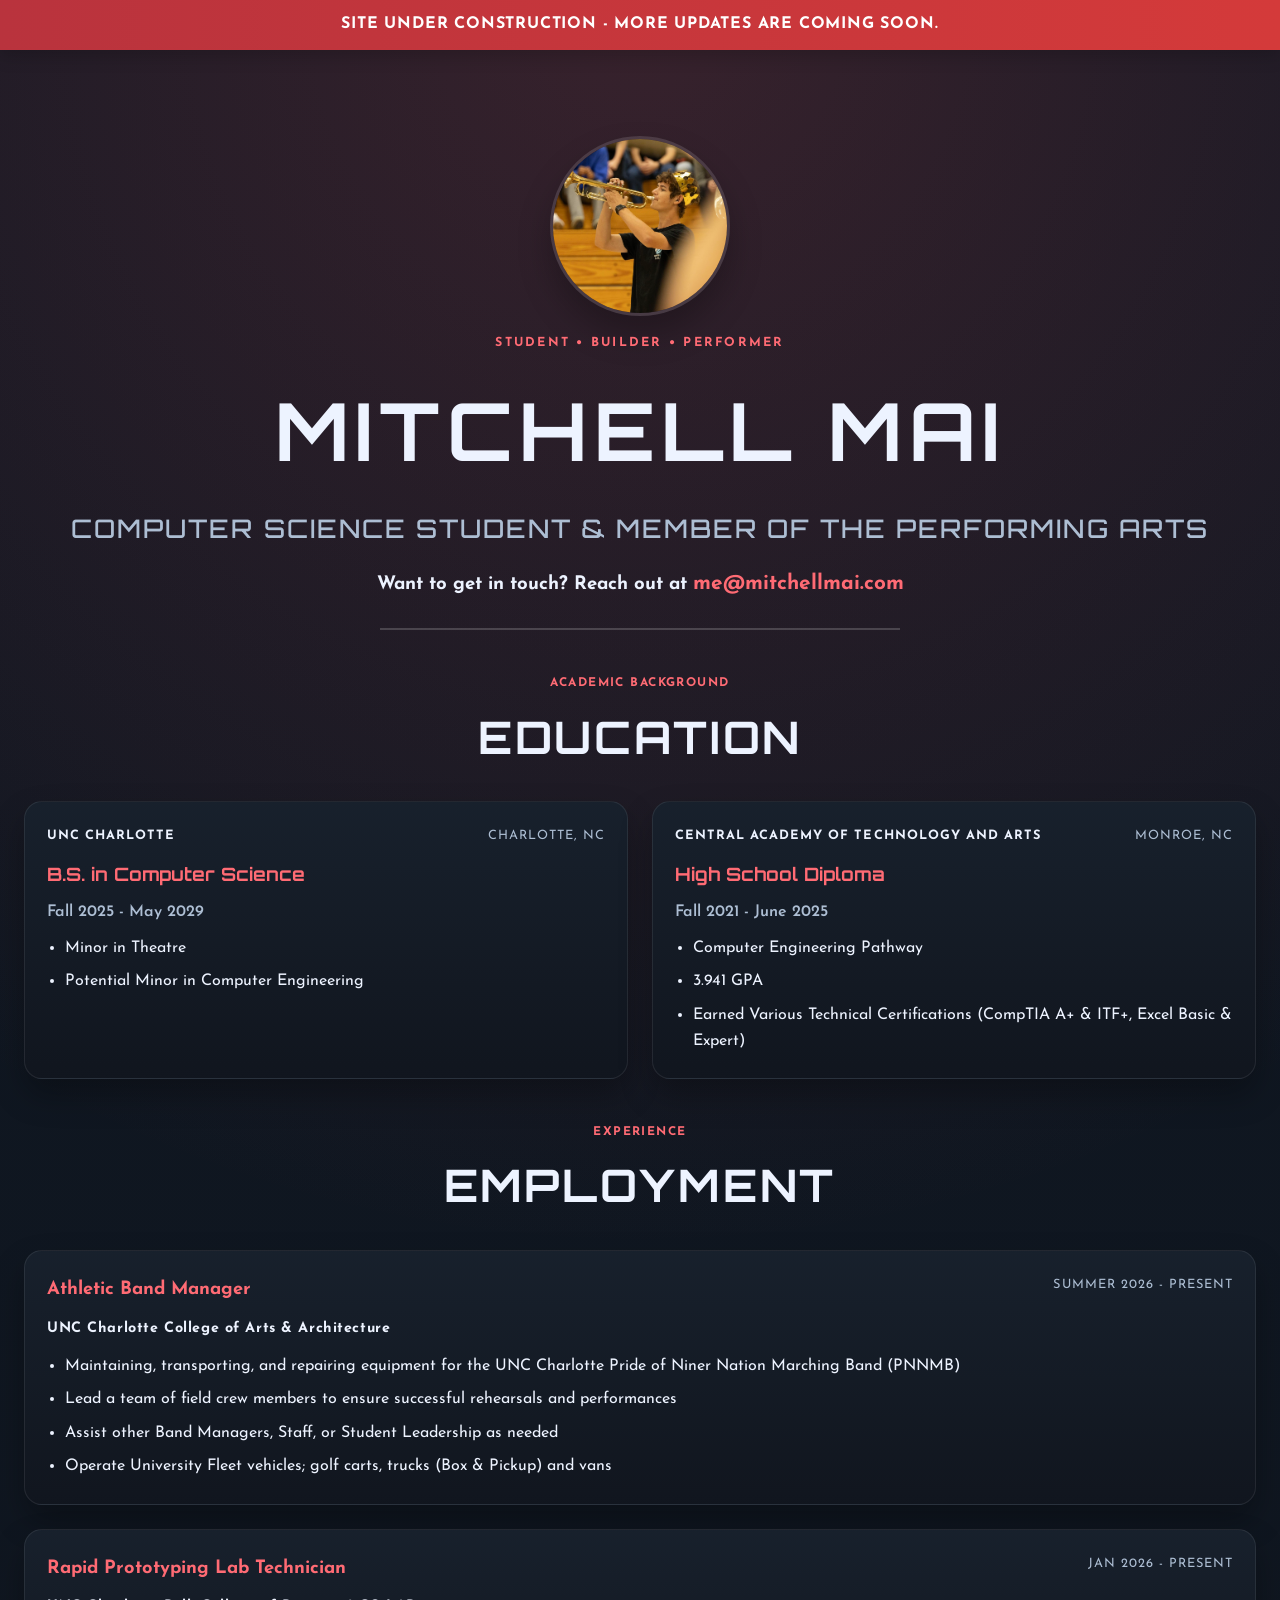
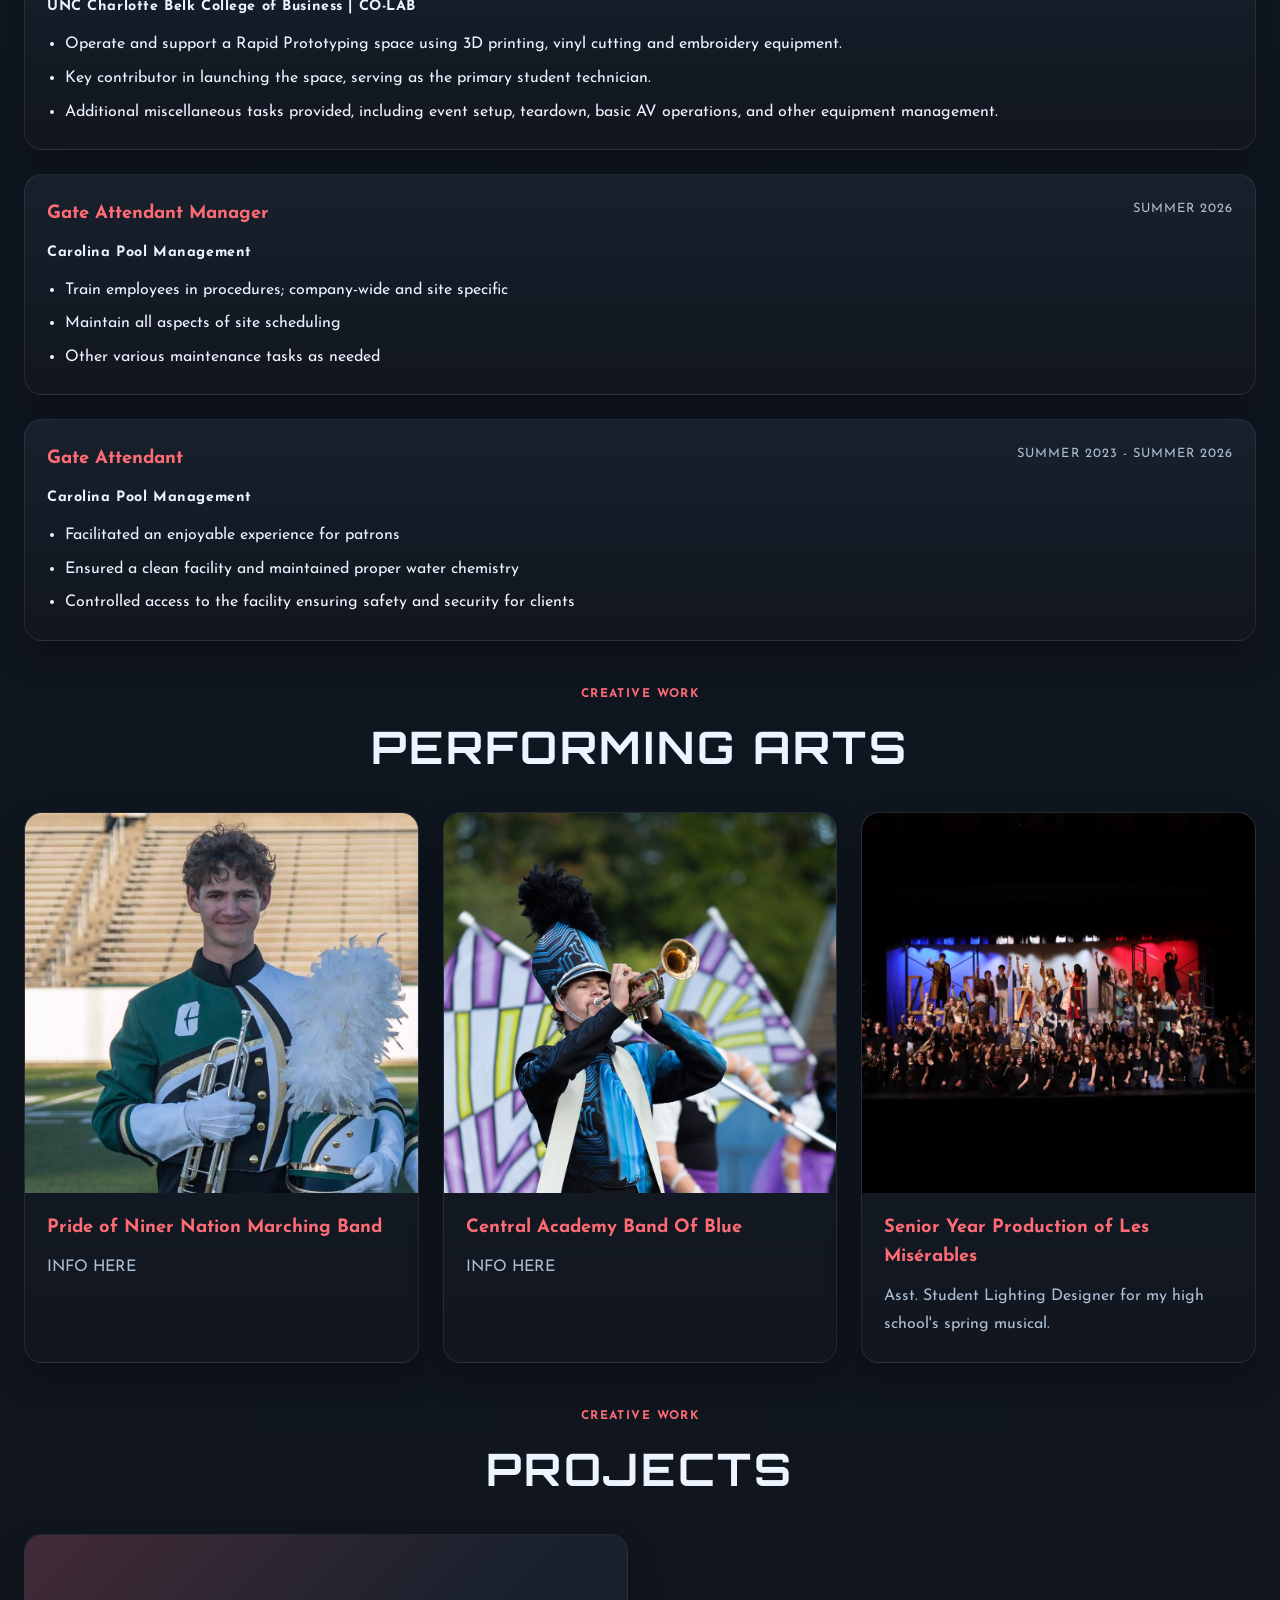
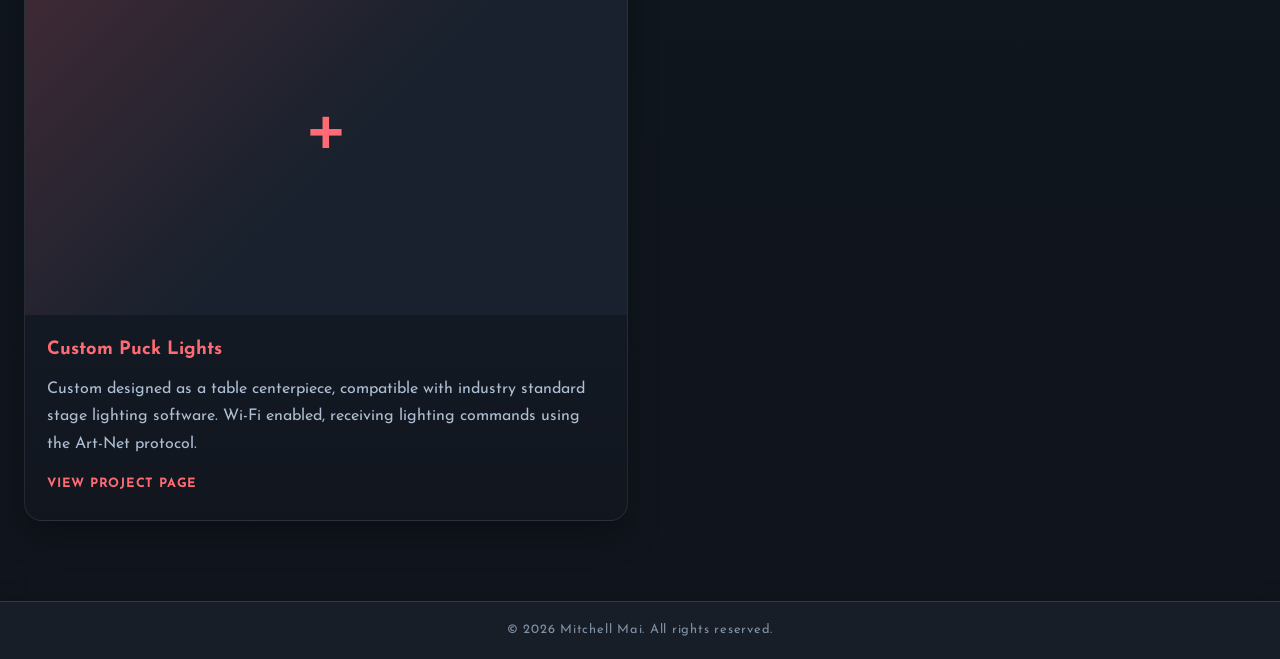
==== commit ad6dab61: "add copyright banner" ====
--- a/index.html
+++ b/index.html
@@ -192,5 +192,9 @@
         </div>
       </section>
     </main>
+
+    <footer class="copyright-banner">
+      &copy; 2026 Mitchell Mai. All rights reserved.
+    </footer>
   </body>
 </html>
--- a/styles.css
+++ b/styles.css
@@ -47,6 +47,18 @@
   box-shadow: 0 6px 18px rgba(0, 0, 0, 0.18);
 }
 
+.copyright-banner {
+  width: 100%;
+  background: #171e28;
+  border-top: 1px solid rgba(173, 190, 211, 0.16);
+  color: #8292a6;
+  padding: 18px 16px;
+  text-align: center;
+  font-size: 0.8rem;
+  letter-spacing: 0.06em;
+  box-shadow: 0 -6px 18px rgba(0, 0, 0, 0.12);
+}
+
 .container {
   width: min(1280px, calc(100% - 48px));
   margin: 0 auto;
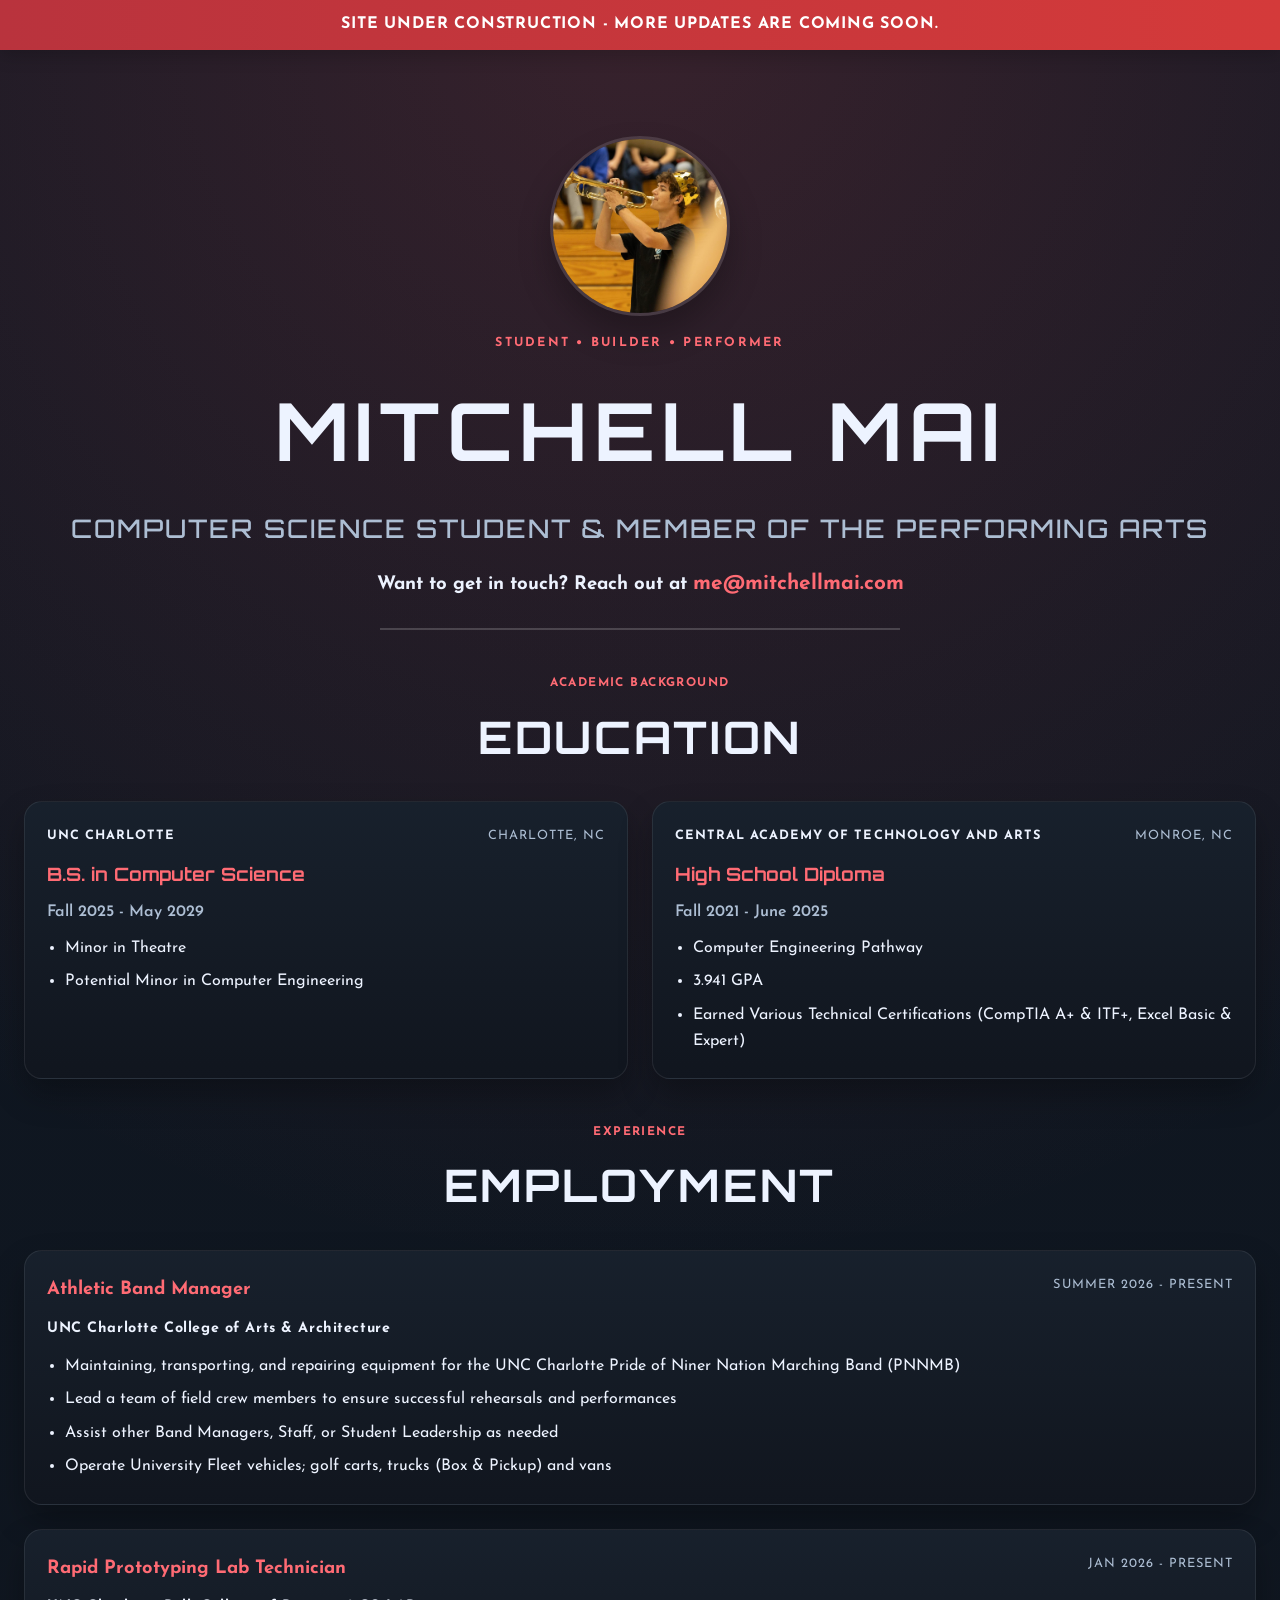
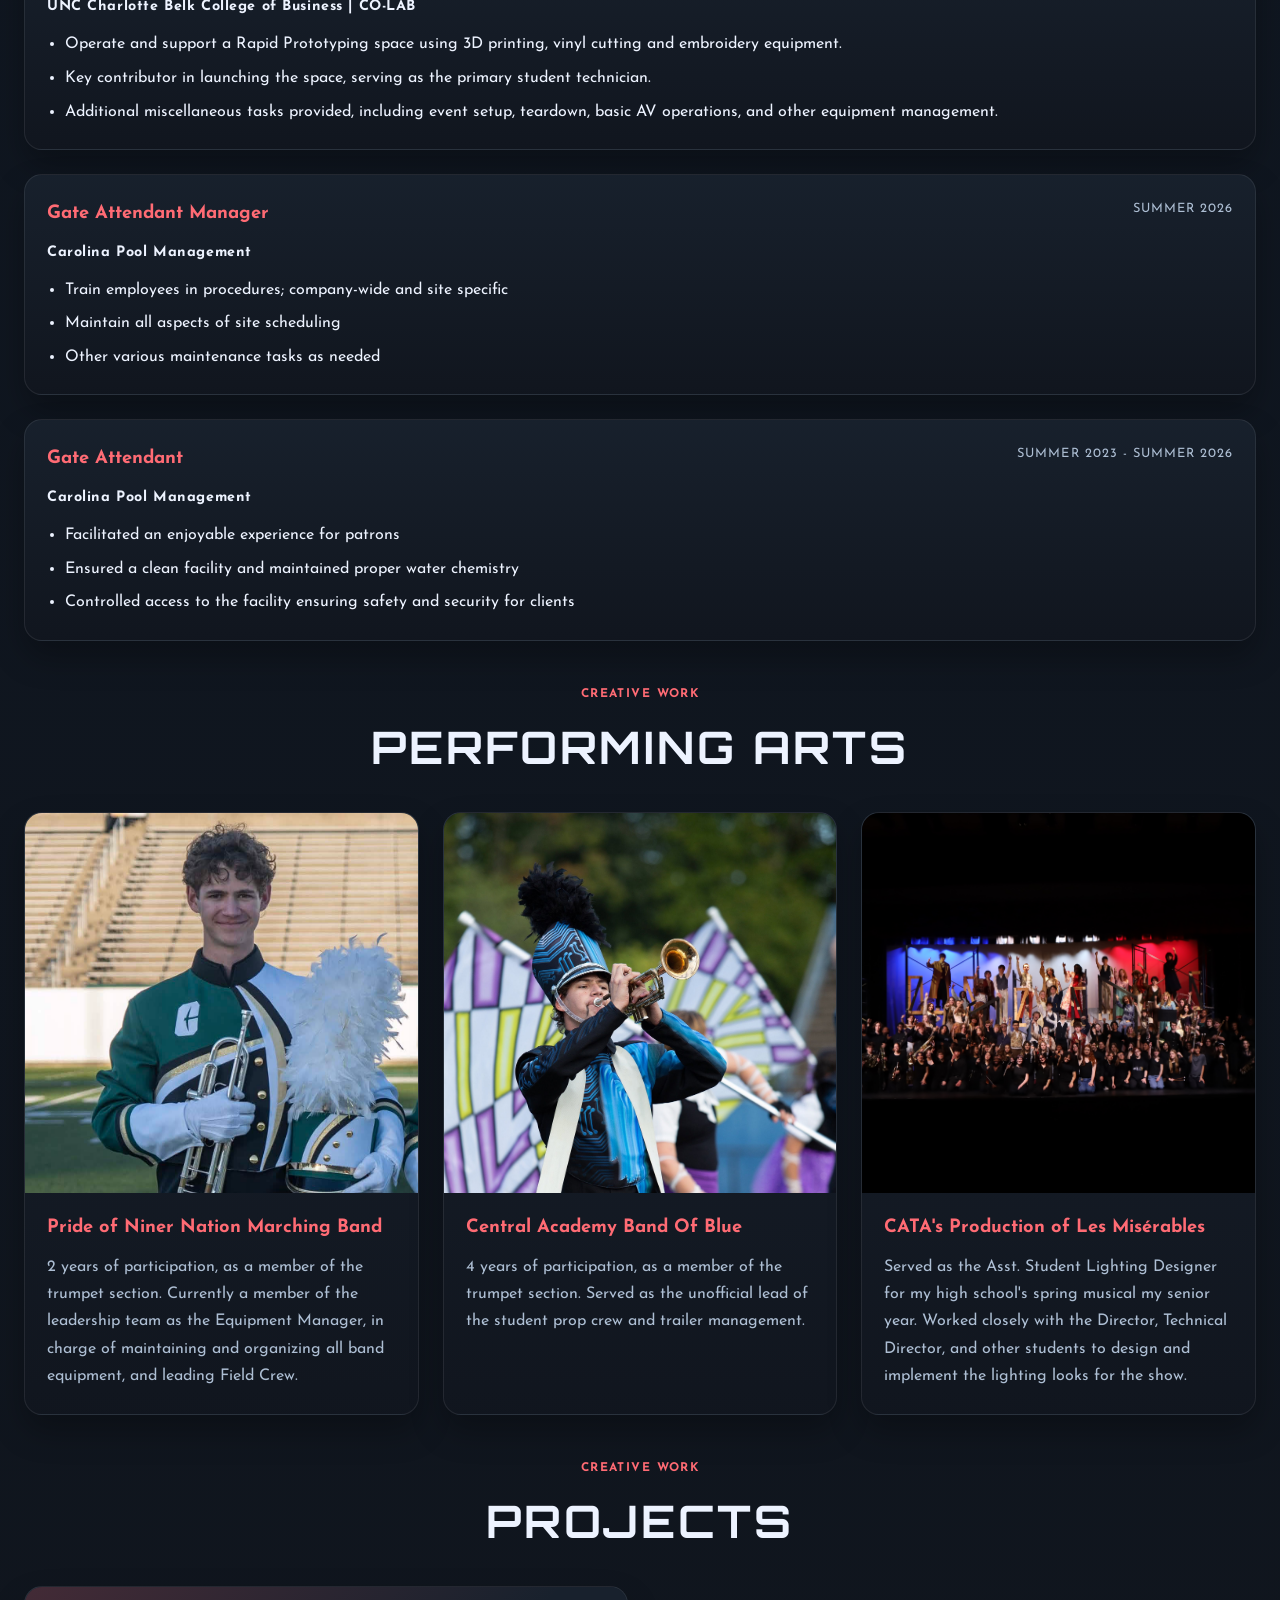
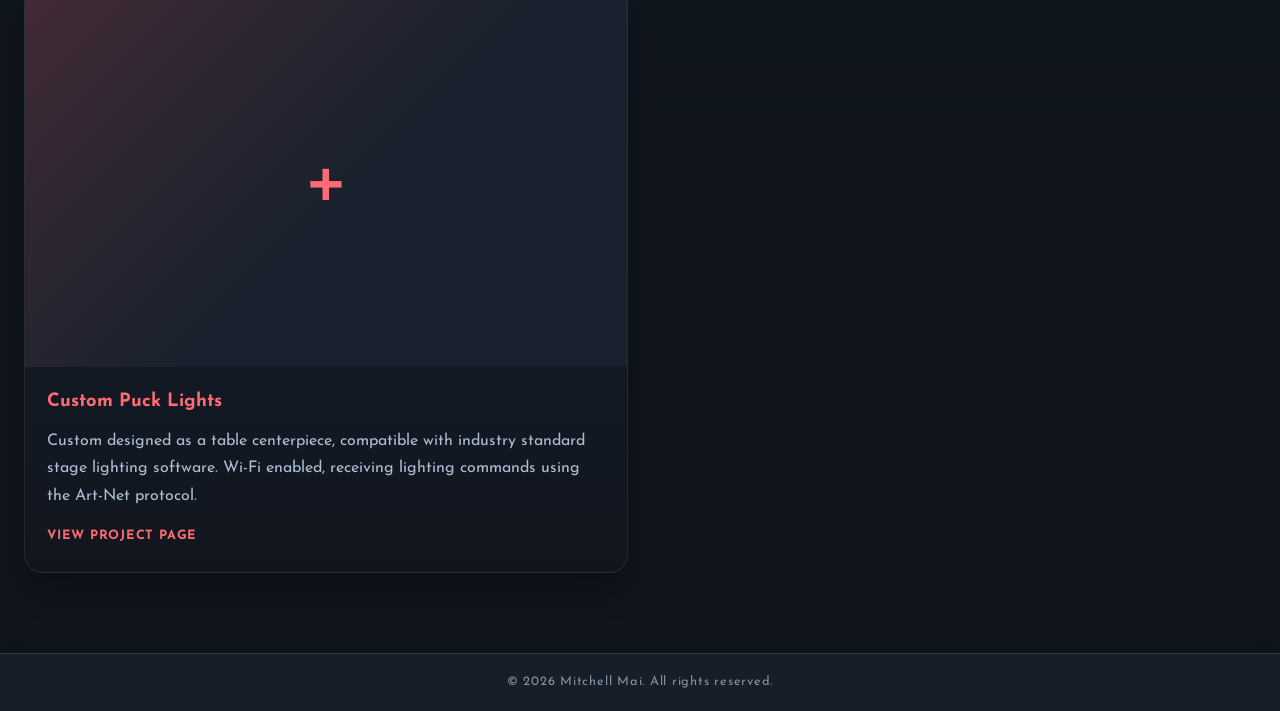
==== commit af1f6419: "updated performing arts details" ====
--- a/index.html
+++ b/index.html
@@ -146,21 +146,21 @@
             <img src="images/pnnmb.jpg" alt="marching band uniform photo" class="arts-image" />
             <div class="arts-card-body">
               <h4>Pride of Niner Nation Marching Band</h4>
-              <p>INFO HERE</p>
+              <p>2 years of participation, as a member of the trumpet section. Currently a member of the leadership team as the Equipment Manager, in charge of maintaining and organizing all band equipment, and leading Field Crew.</p>
             </div>
           </article>
           <article class="arts-card" zoom-out>
             <img src="images/bob.jpg" alt="marching band uniform photo" class="arts-image" />
             <div class="arts-card-body">
               <h4>Central Academy Band Of Blue</h4>
-              <p>INFO HERE</p>
+              <p>4 years of participation, as a member of the trumpet section. Served as the unofficial lead of the student prop crew and trailer management.</p>
             </div>
           </article>
           <article class="arts-card">
             <img src="images/lesmis.JPG" alt="Les Misérables cast & crew" class="arts-image" />
             <div class="arts-card-body">
-              <h4>Senior Year Production of Les Misérables</h4>
-              <p>Asst. Student Lighting Designer for my high school's spring musical.</p>
+              <h4>CATA's Production of Les Misérables</h4>
+              <p>Served as the Asst. Student Lighting Designer for my high school's spring musical my senior year. Worked closely with the Director, Technical Director, and other students to design and implement the lighting looks for the show.</p>
             </div>
           </article>
         </div>
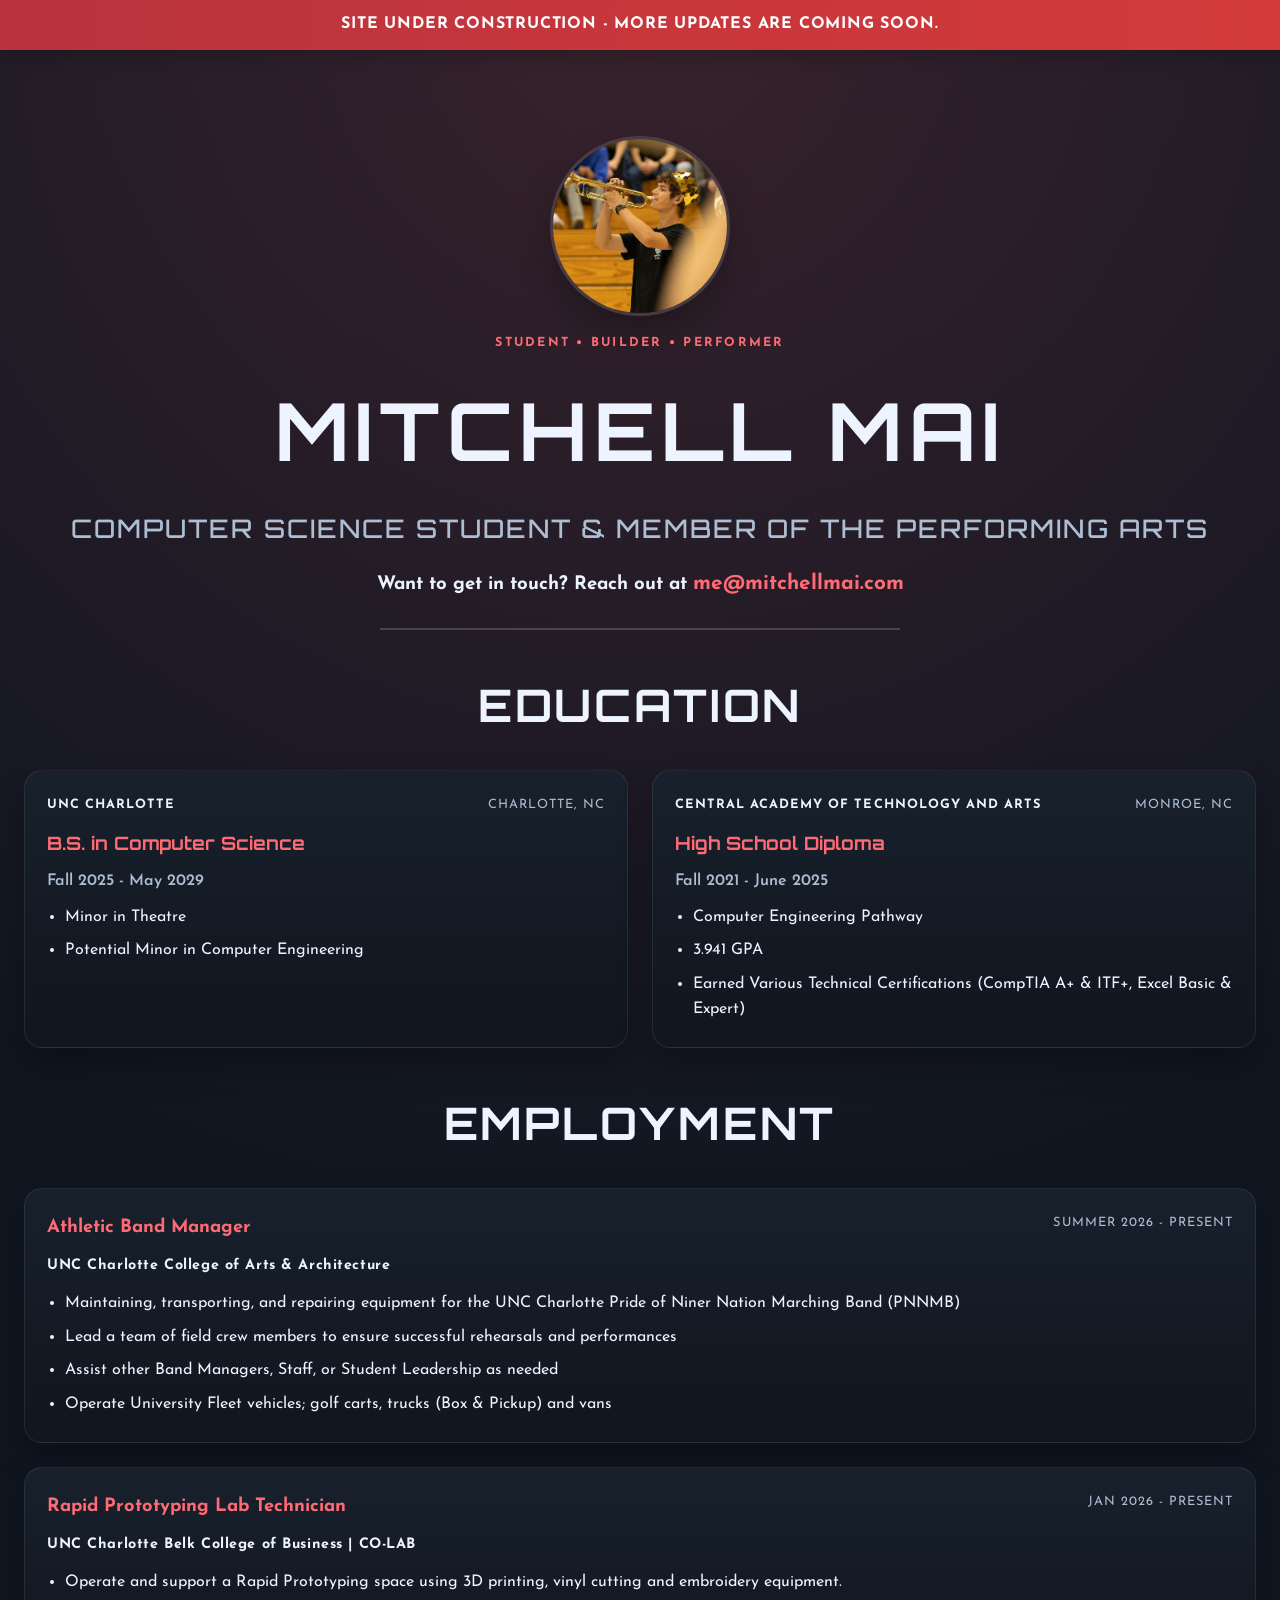
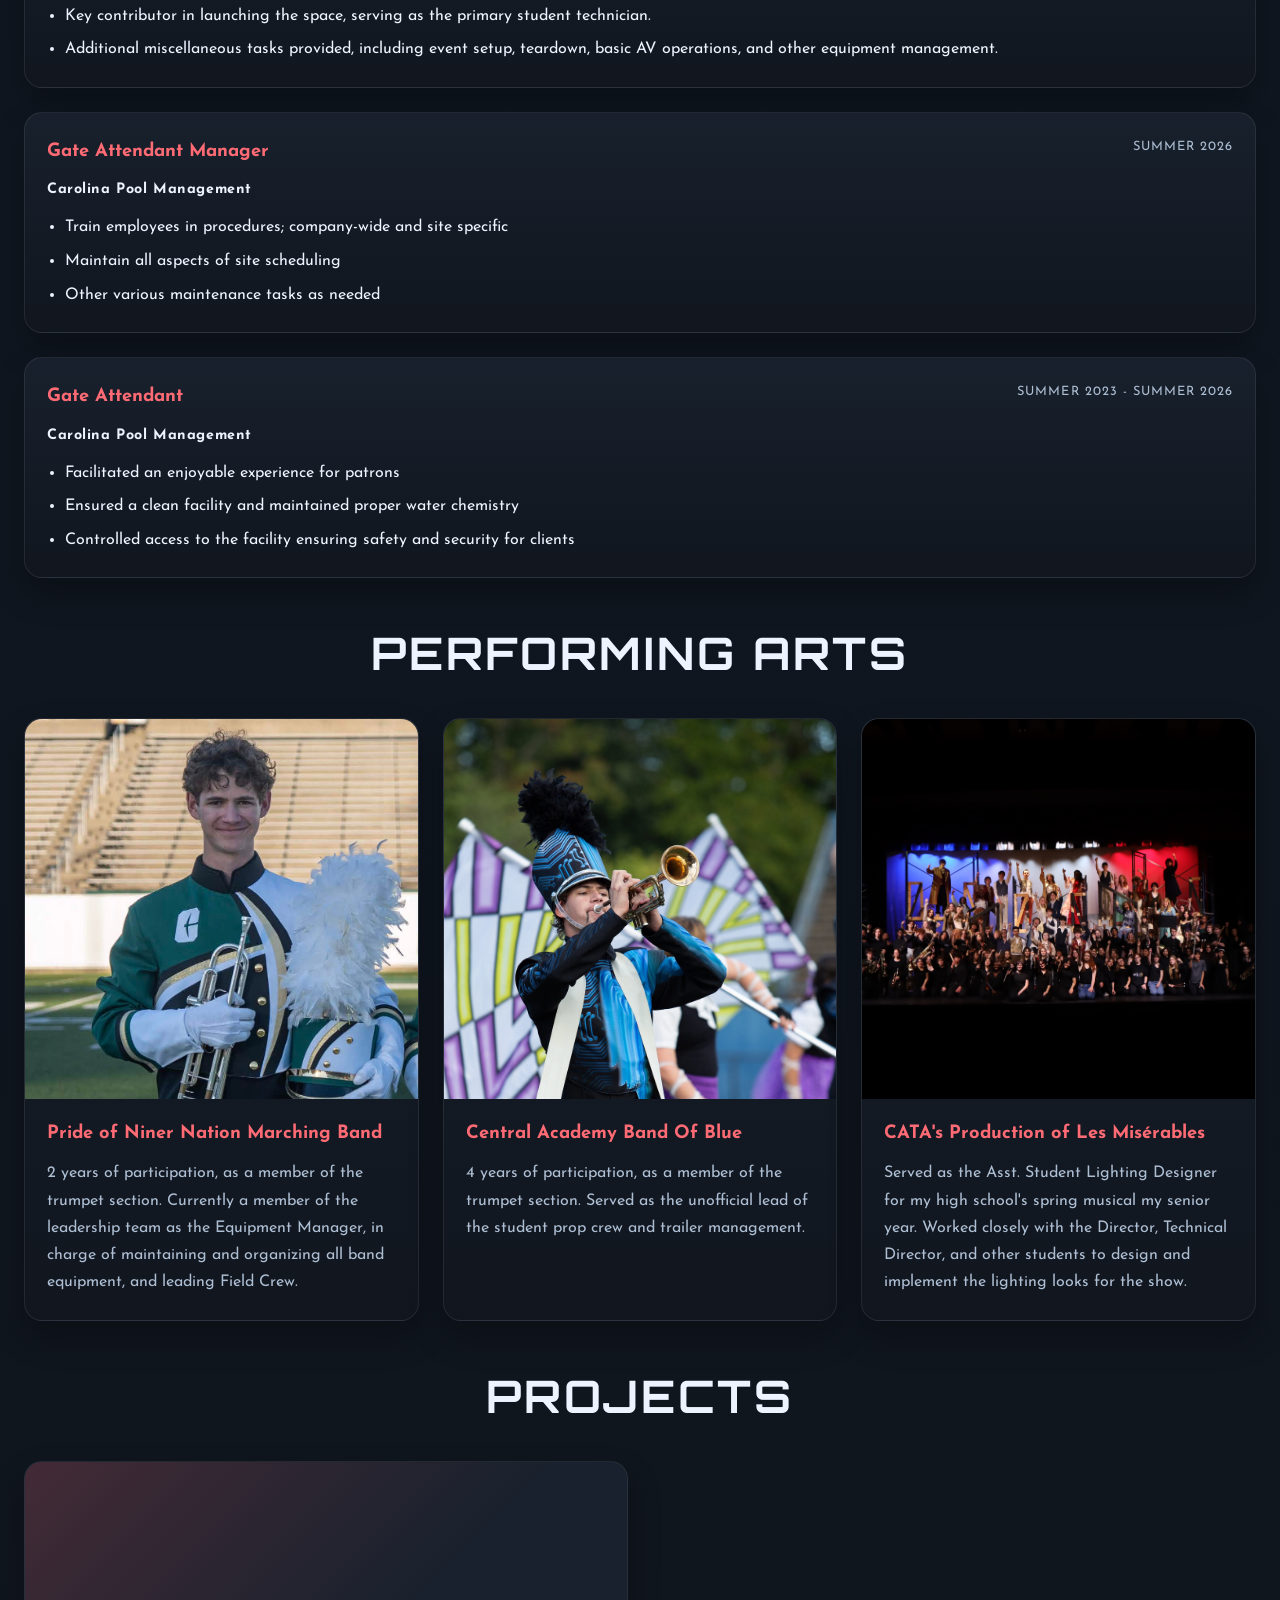
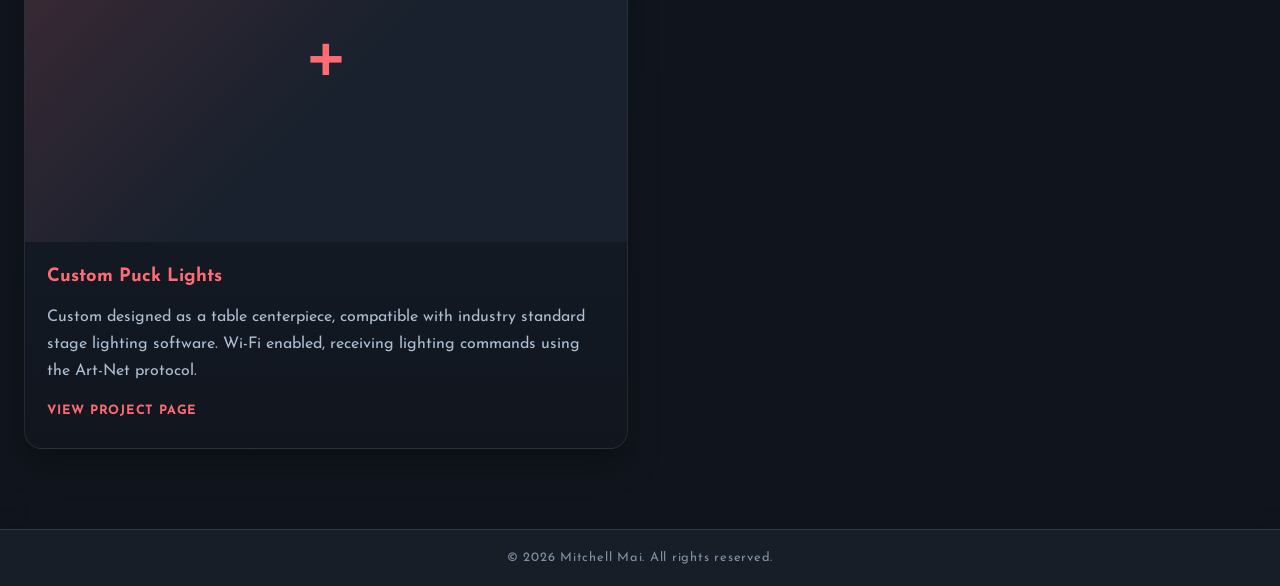
==== commit 4245fe1a: "hide section kickers" ====
--- a/index.html
+++ b/index.html
@@ -29,7 +29,7 @@
 
       <section class="education-section" aria-labelledby="education-heading">
         <div class="section-heading">
-          <span class="section-kicker">Academic Background</span>
+          <!-- <span class="section-kicker">Academic Background</span> -->
           <h3 id="education-heading">Education</h3>
         </div>
 
@@ -65,7 +65,7 @@
 
       <section class="employment-section" aria-labelledby="employment-heading">
         <div class="section-heading">
-          <span class="section-kicker">Experience</span>
+          <!-- <span class="section-kicker">Experience</span> -->
           <h3 id="employment-heading">Employment</h3>
         </div>
 
@@ -135,7 +135,7 @@
 
       <section class="arts-section" aria-labelledby="arts-heading">
         <div class="section-heading">
-          <span class="section-kicker">Creative Work</span>
+          <!-- <span class="section-kicker">Creative Work</span> -->
           <h3 id="arts-heading">Performing Arts</h3>
         </div>
 
@@ -168,7 +168,7 @@
 
       <section class="projects-section" aria-labelledby="projects-heading">
         <div class="section-heading">
-          <span class="section-kicker">Creative Work</span>
+          <!-- <span class="section-kicker">Creative Work</span> -->
           <h3 id="projects-heading">Projects</h3>
         </div>
         <div class="projects-grid">
